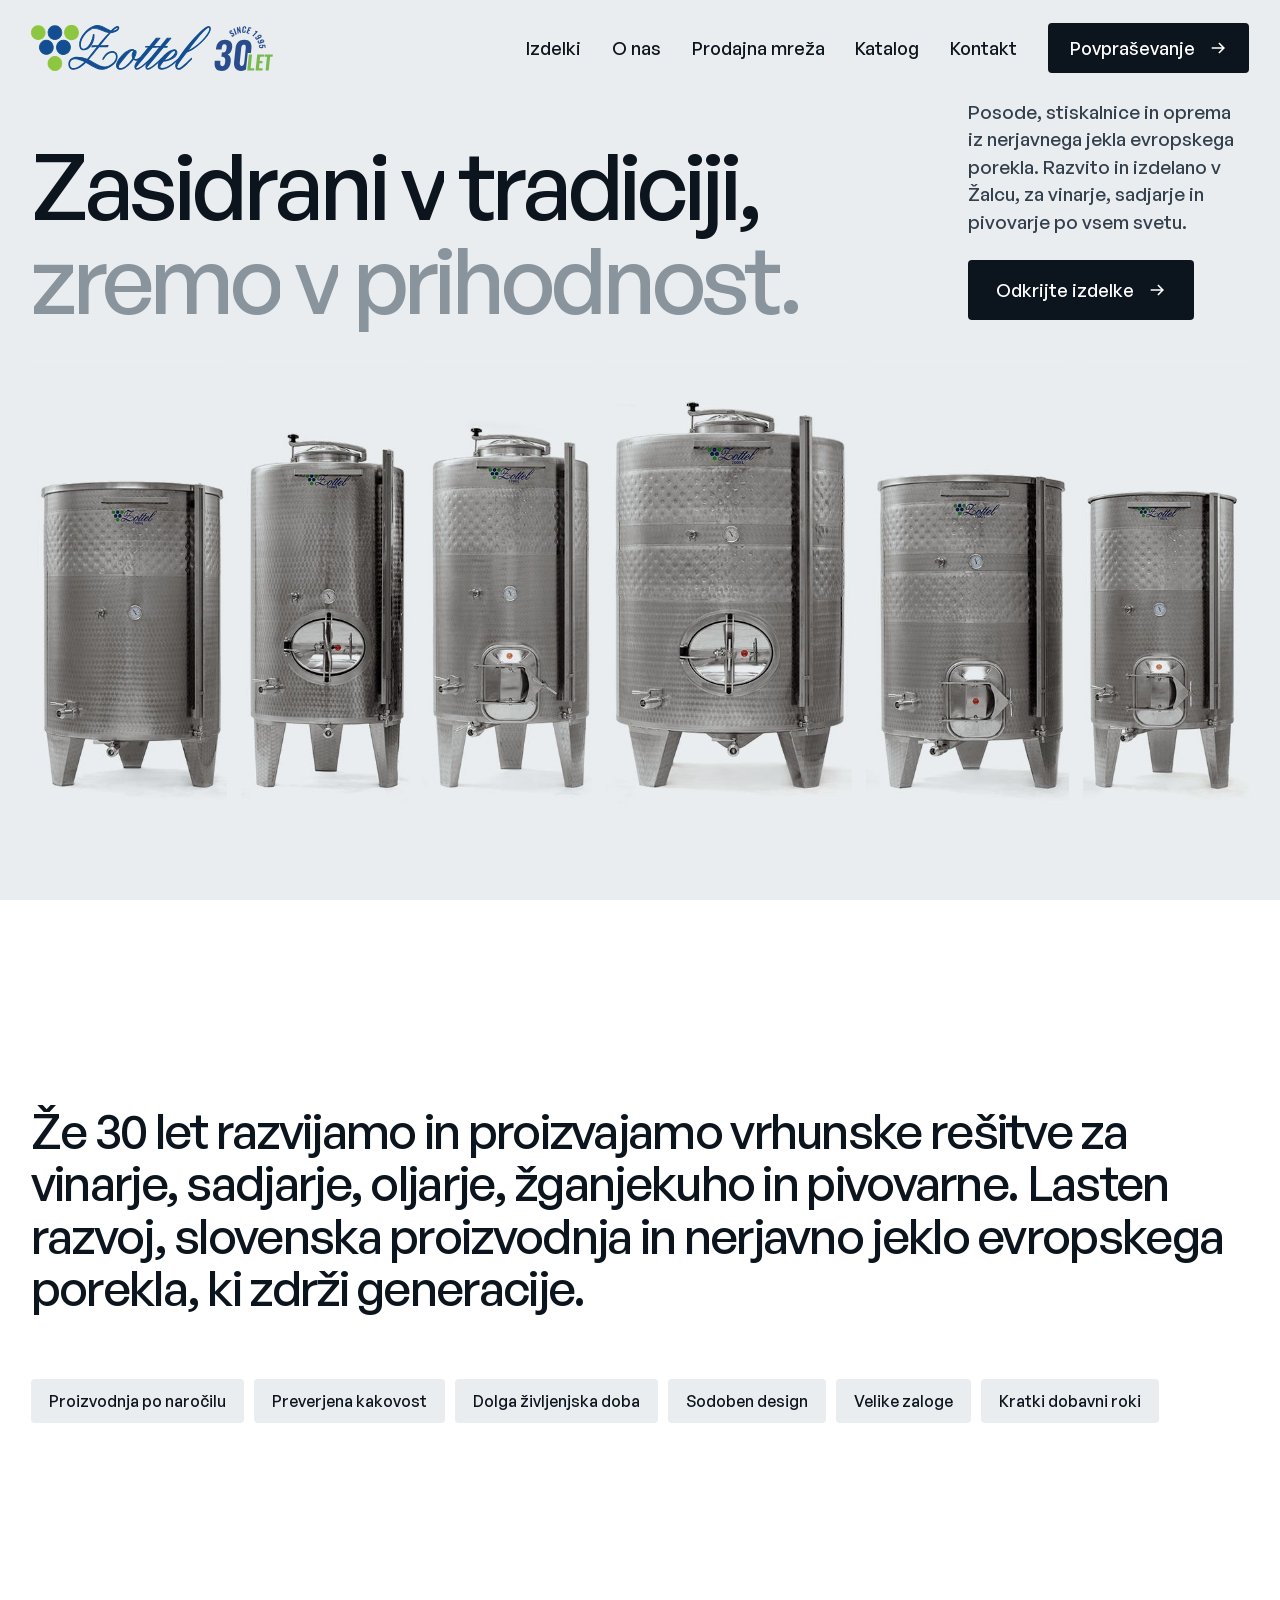
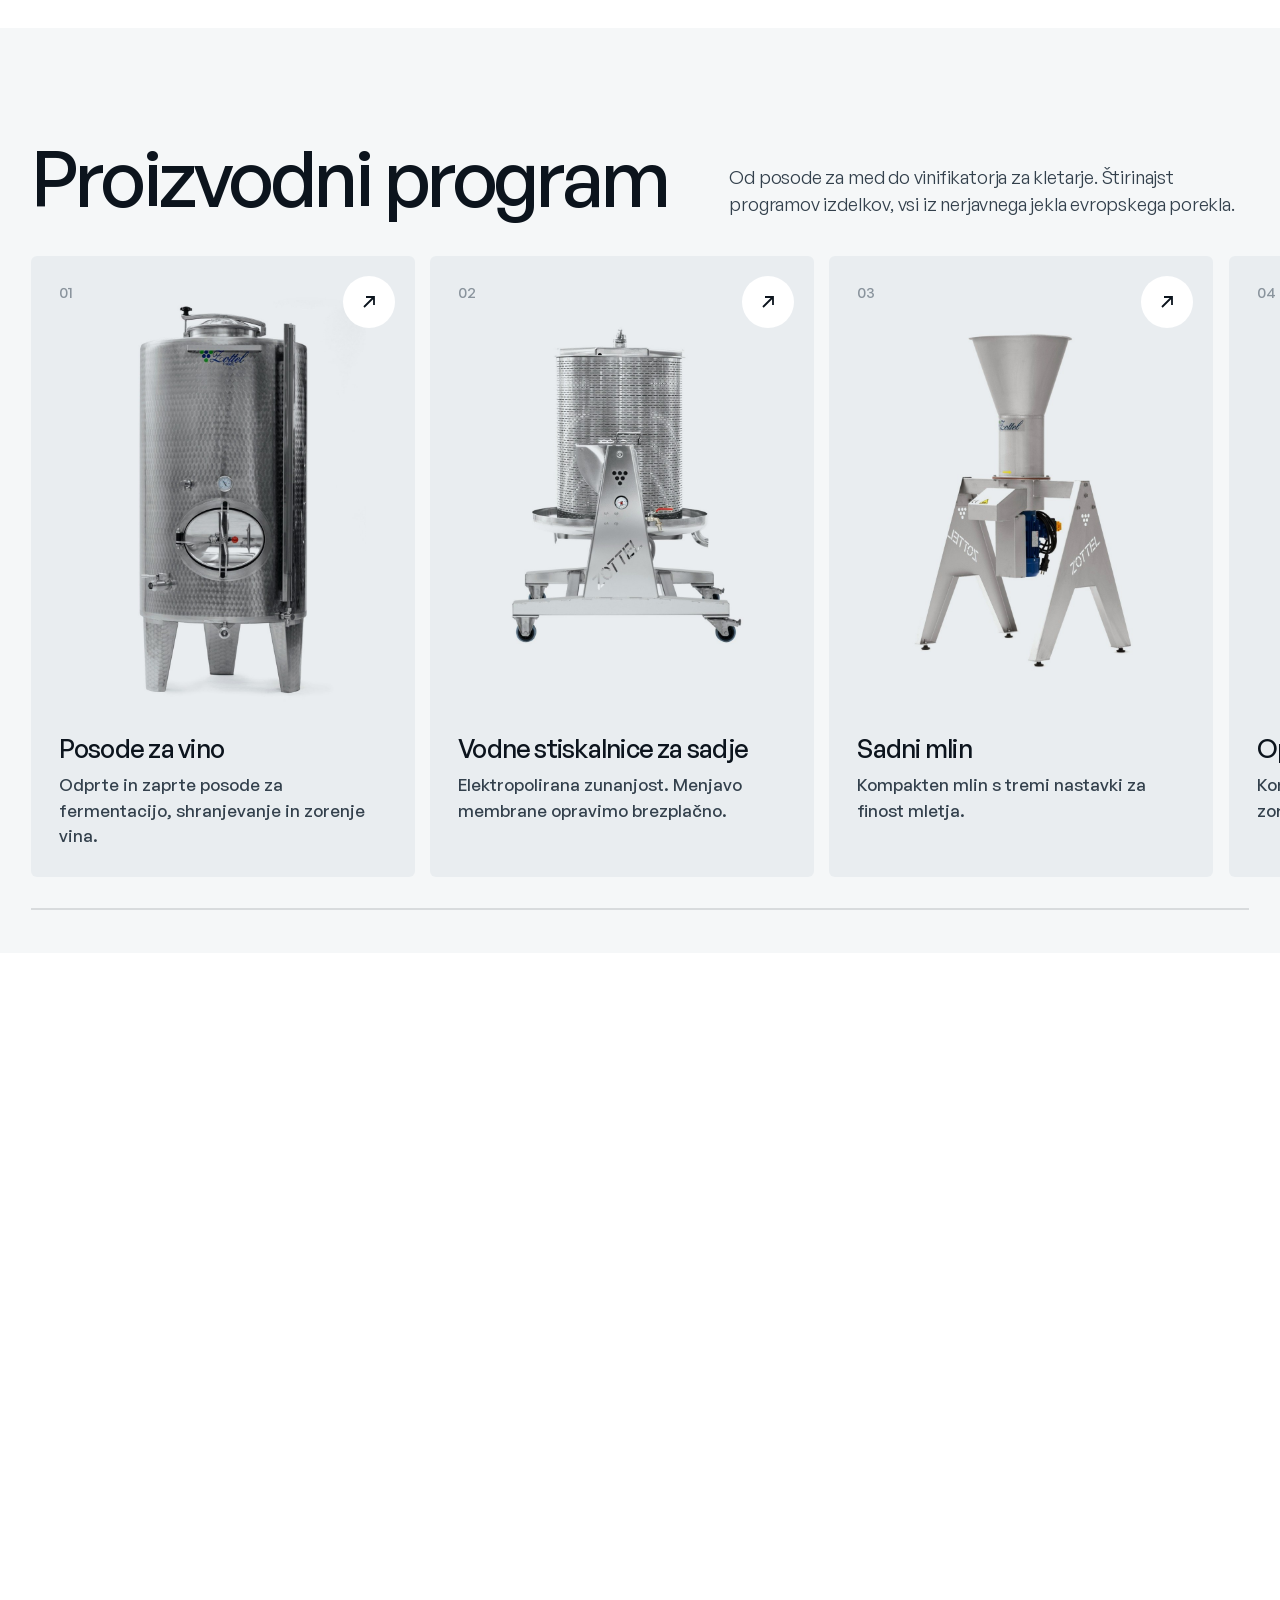
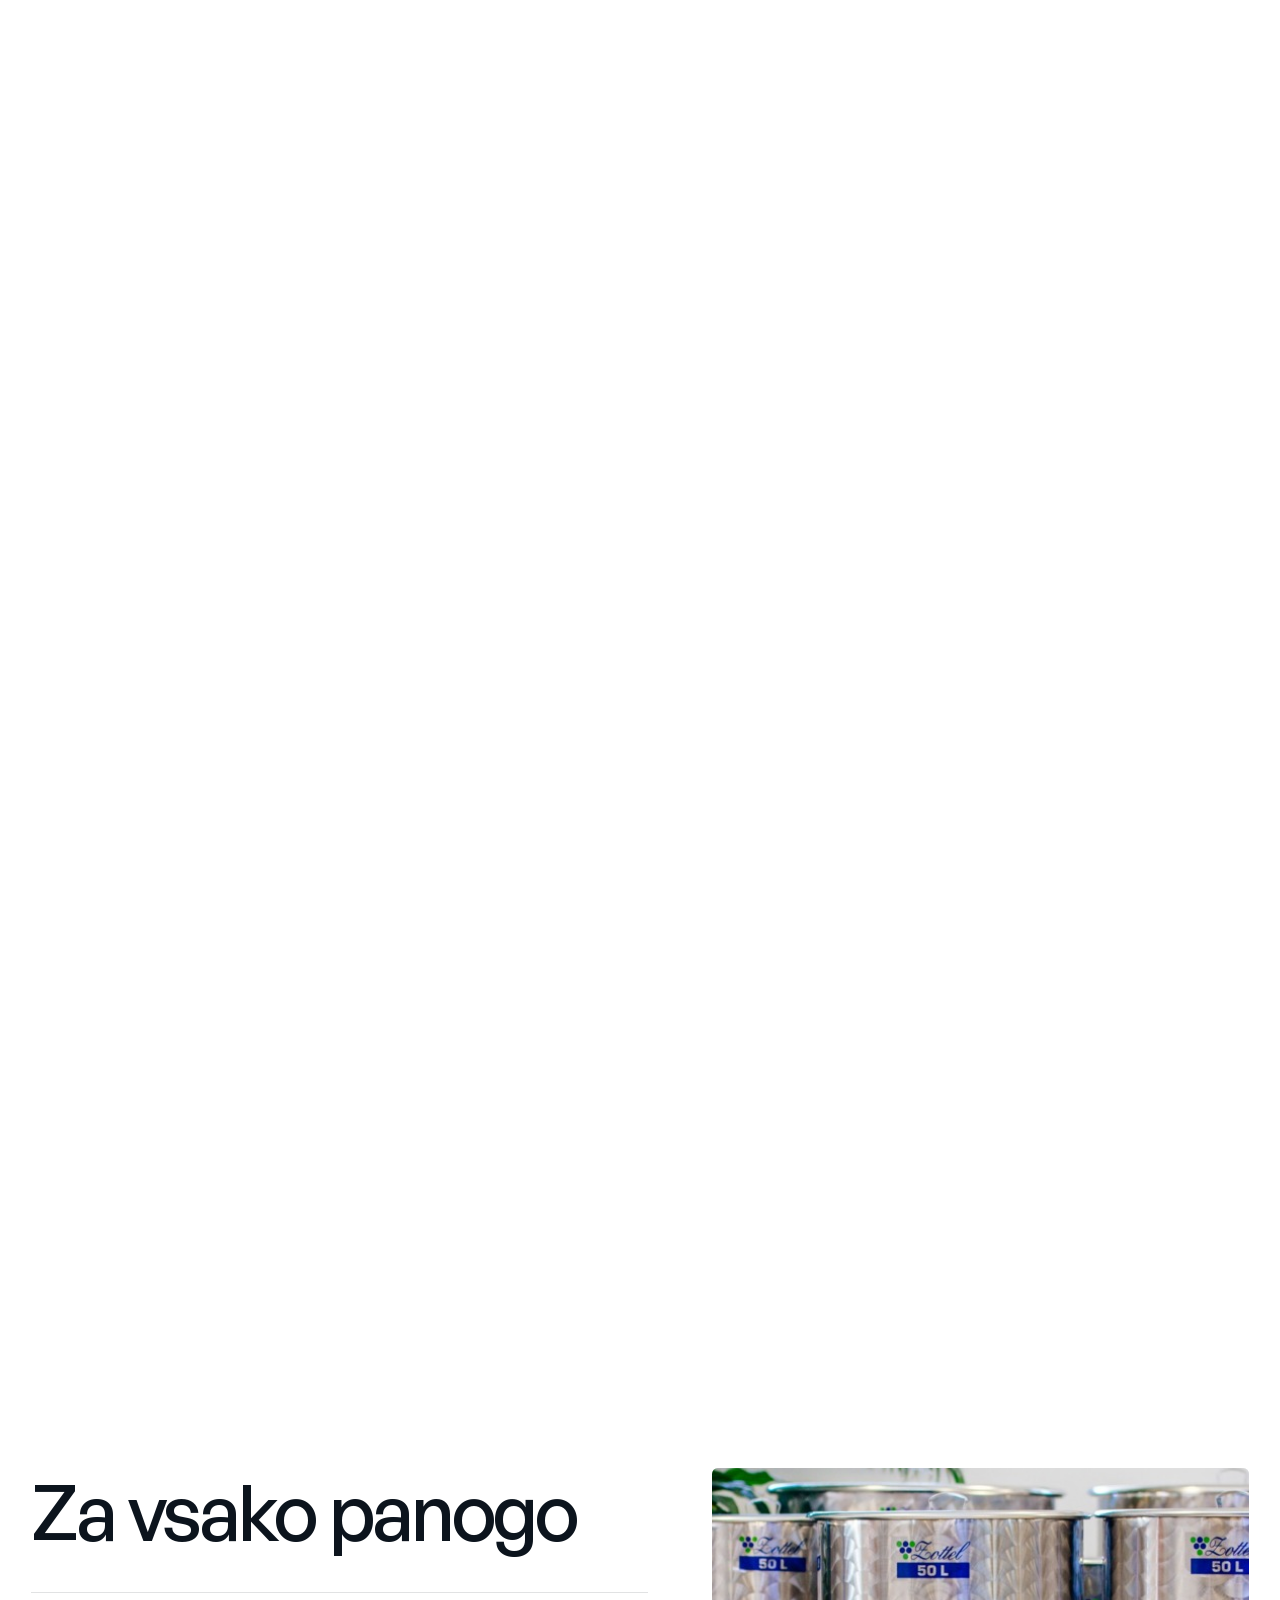
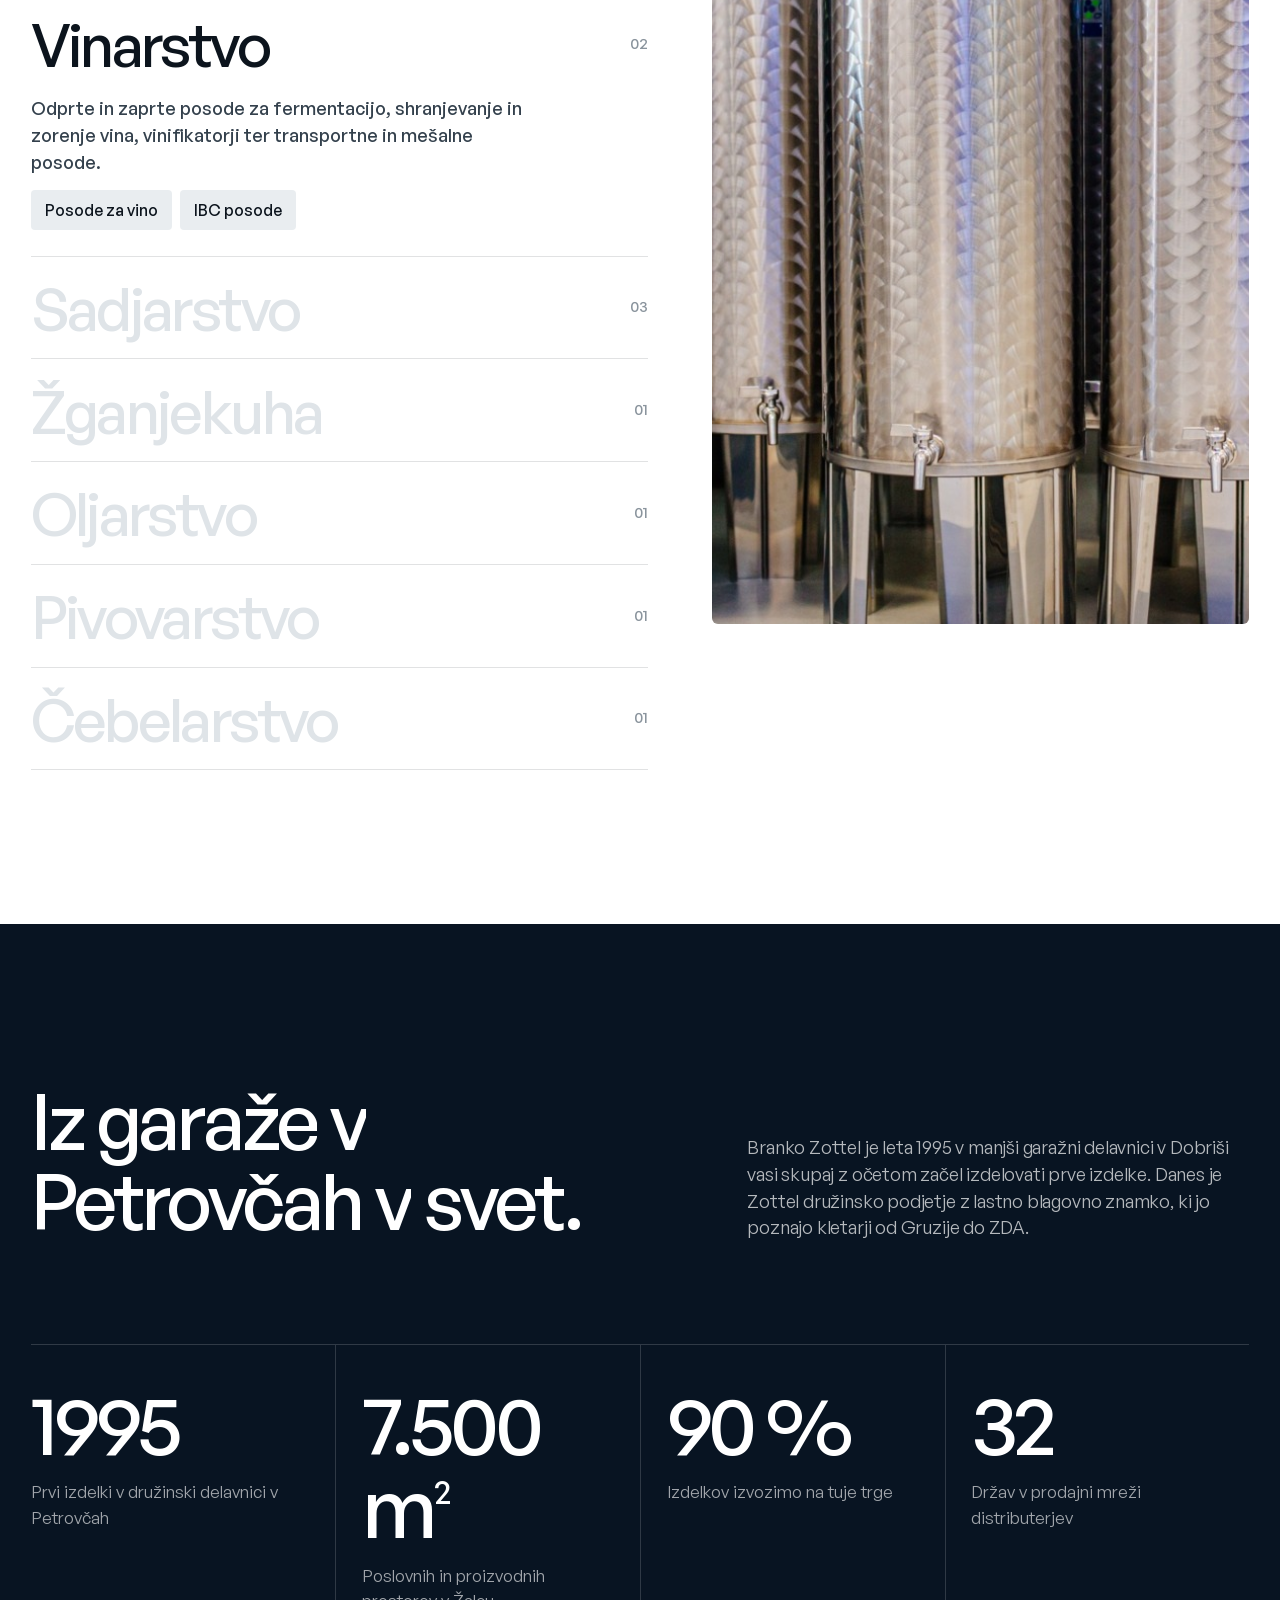
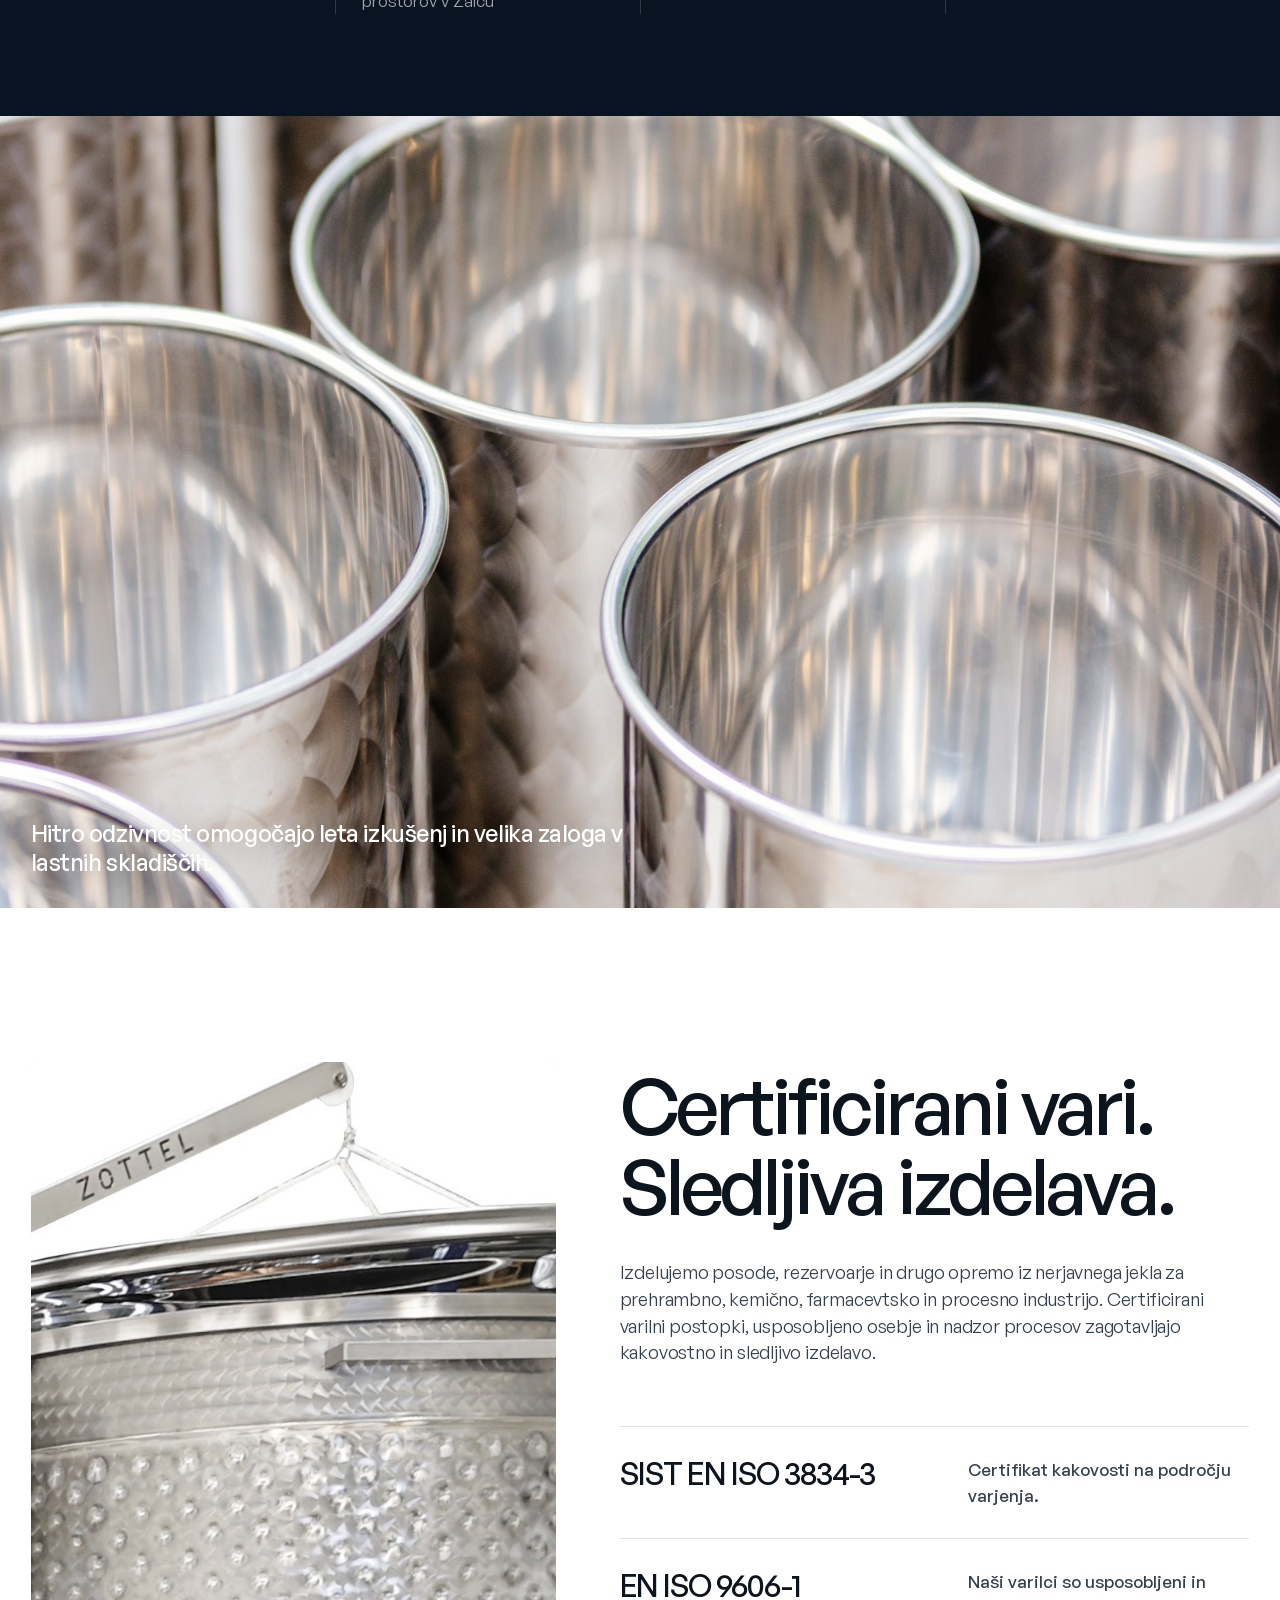
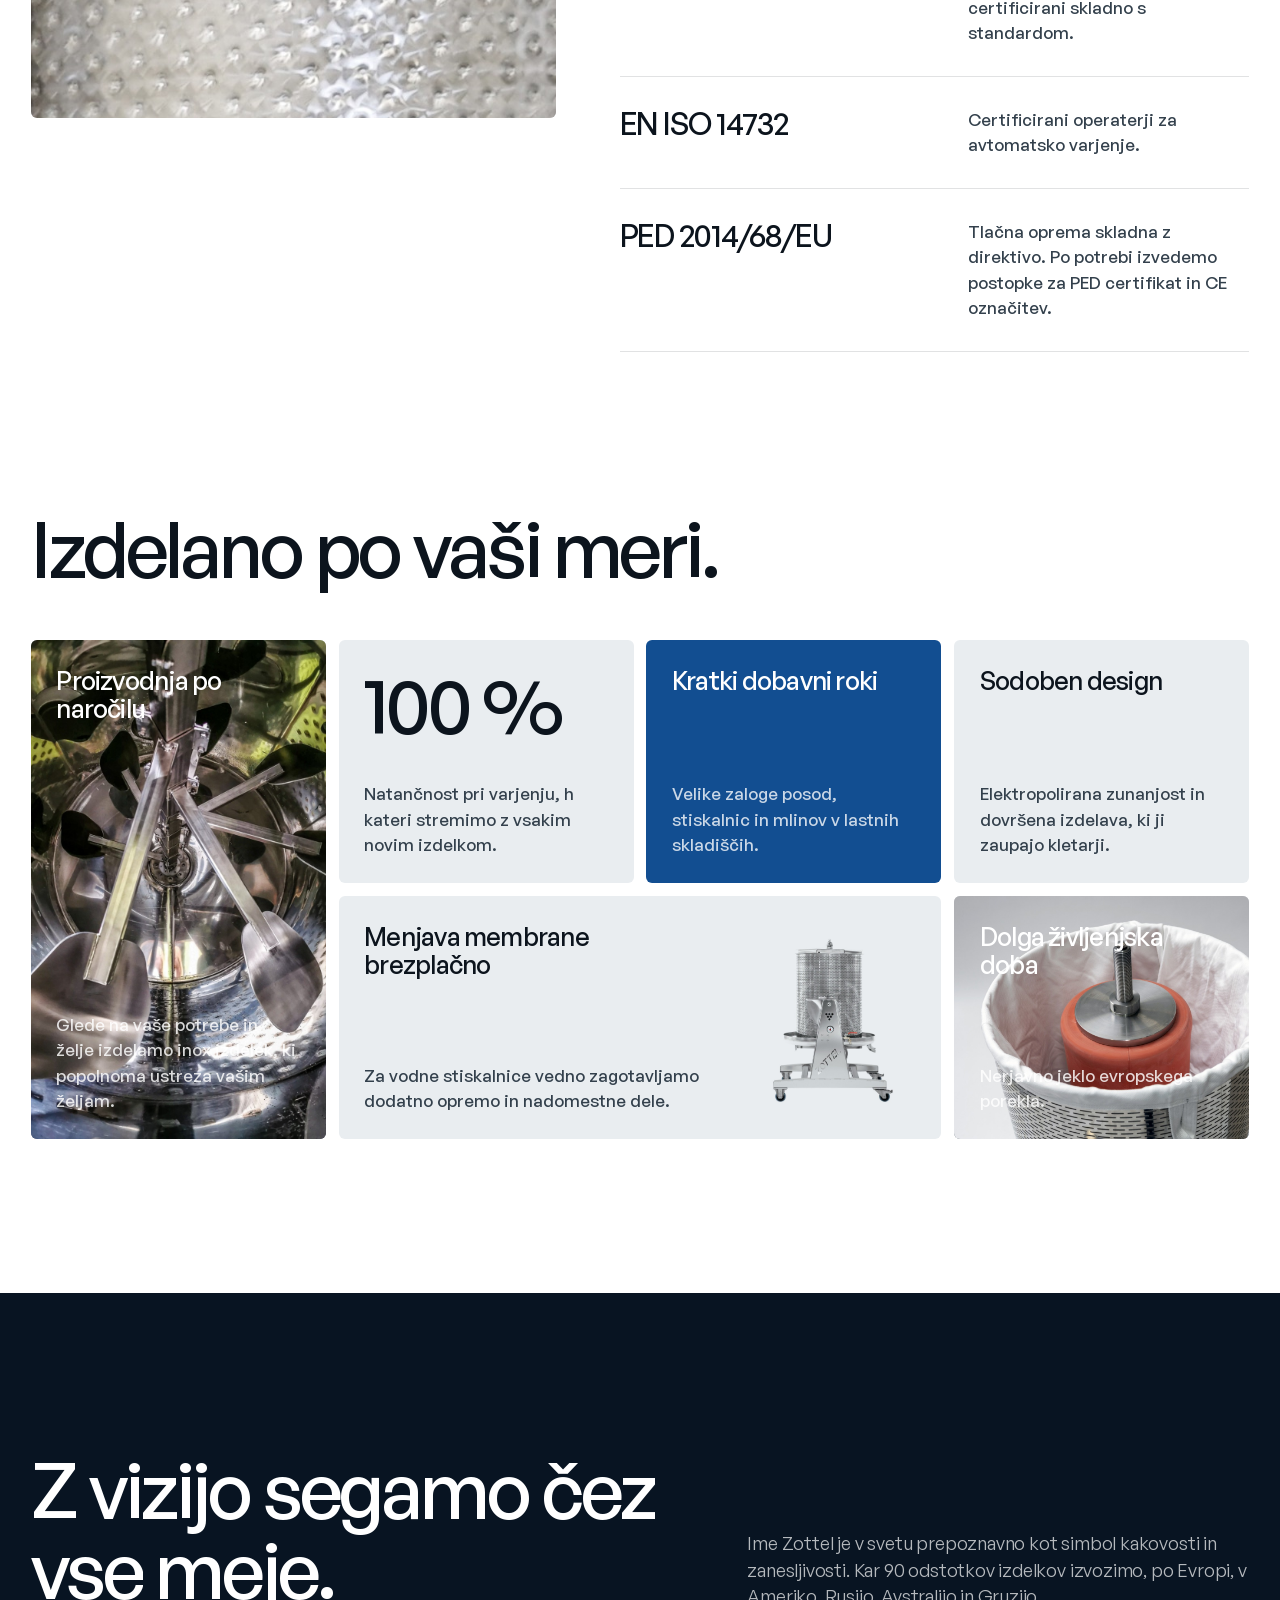
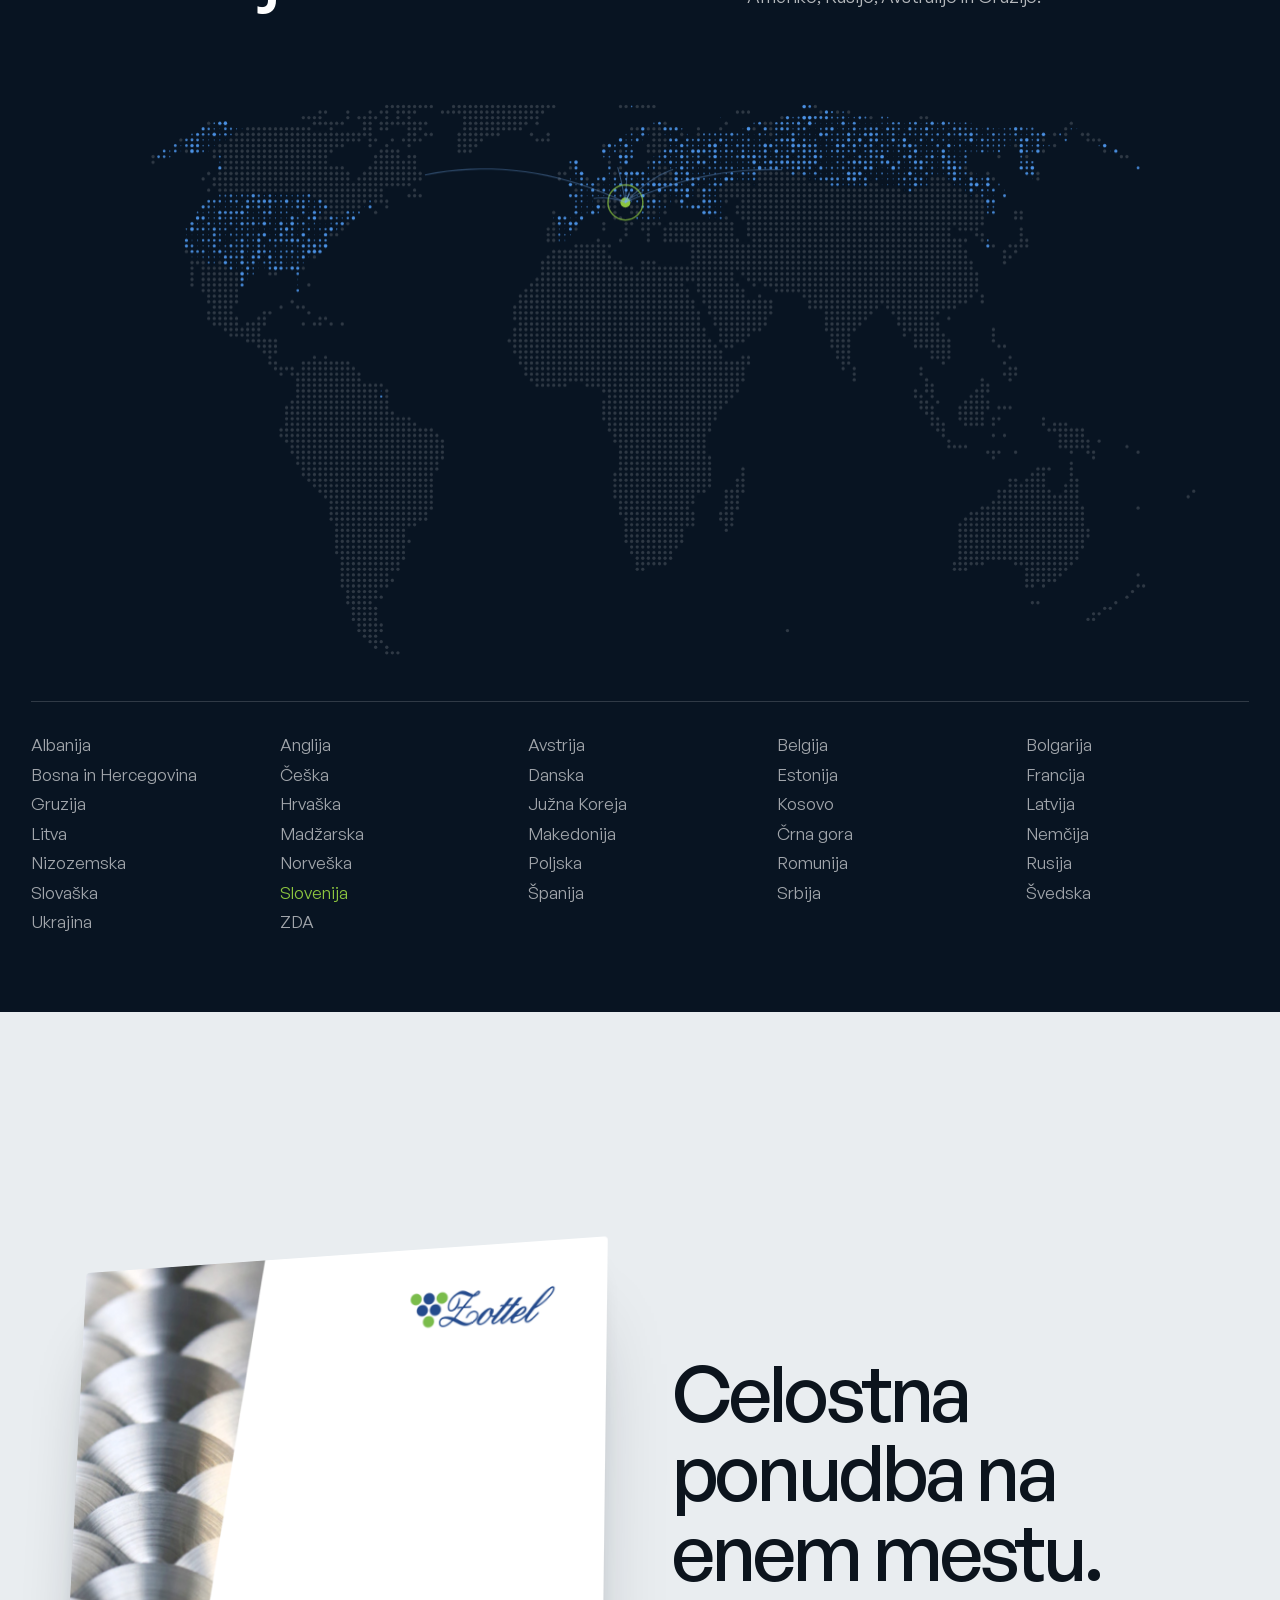
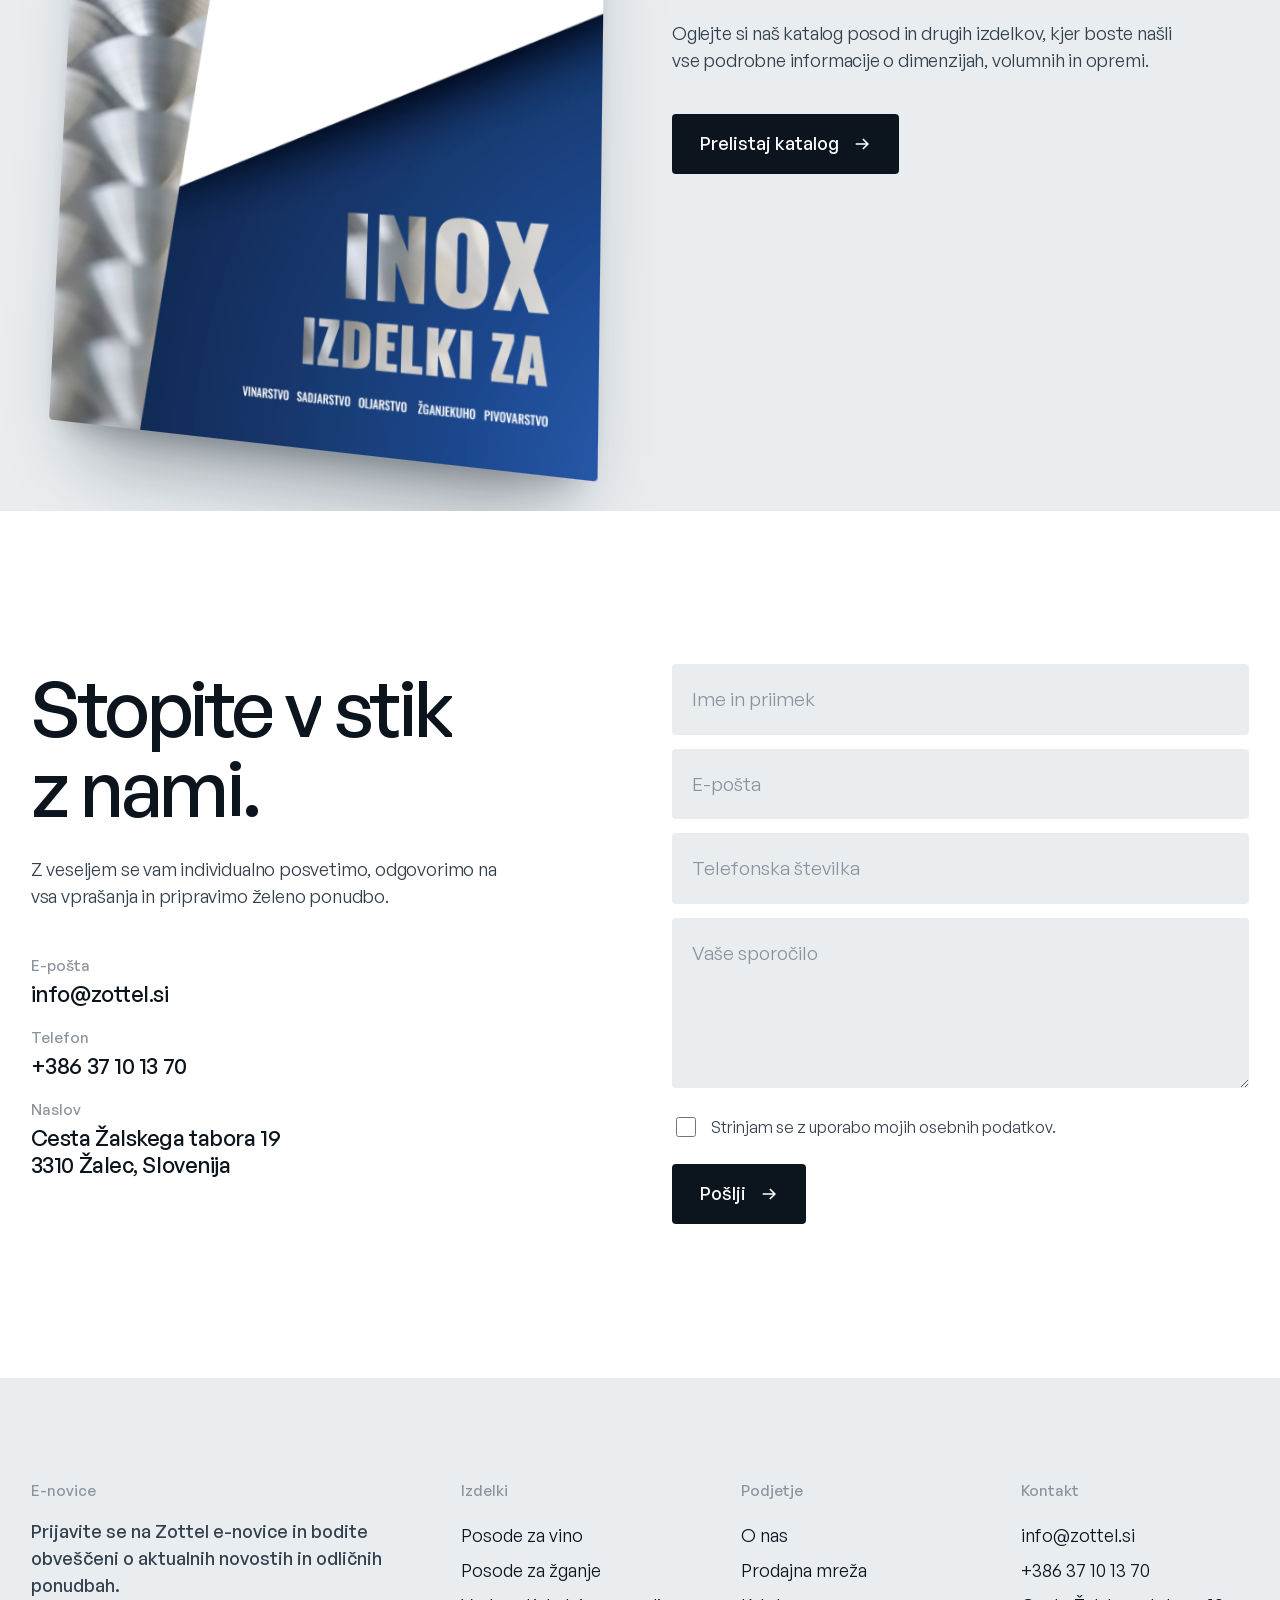
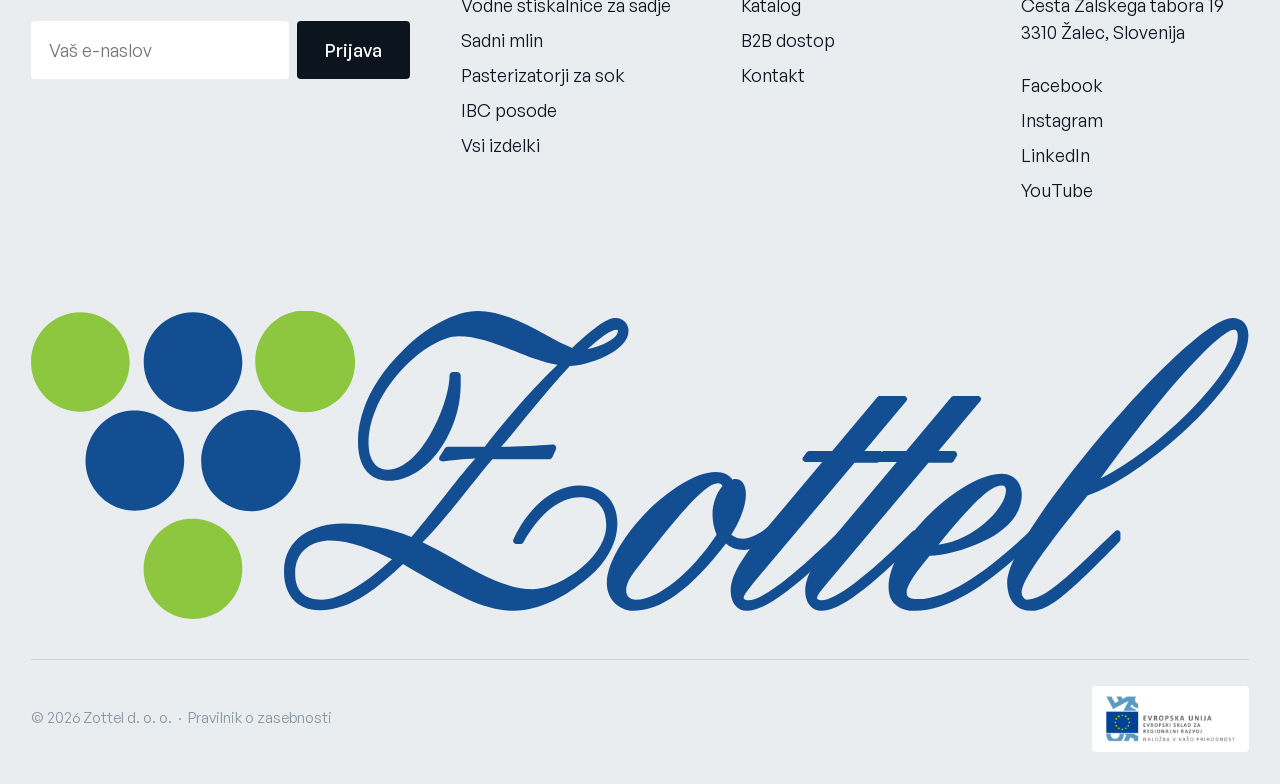
==== index.html @ 9b25bd9e "Zottel website redesign Co-Authored-By: Claude Opus 5.5 <noreply@anthropic.com>" ====
<!doctype html>
<html lang="sl">
<head>
<meta charset="utf-8">
<meta name="viewport" content="width=device-width, initial-scale=1">
<title>Zottel | Inox posode, stiskalnice in oprema iz nerjavnega jekla</title>
<meta name="description" content="Zottel d.o.o. iz Žalca že 30 let razvija in proizvaja vrhunske izdelke iz nerjavnega jekla evropskega porekla za vinarstvo, sadjarstvo, oljarstvo, žganjekuho, pivovarstvo in čebelarstvo.">
<meta name="robots" content="noindex">
<link rel="icon" href="https://www.zottel.si/cache/documents/5544aebc43ce84dd72fc0d8e/favicon.ico">
<link rel="preload" href="assets/fonts/GeneralSans-500.woff2" as="font" type="font/woff2" crossorigin>
<link rel="stylesheet" href="assets/css/style.css">
</head>
<body data-page="home">

<div class="loader"><img src="assets/Zottel-logo.svg" alt="Zottel"><span class="bar"></span></div>

<main>
  <!-- Hero -->
  <section class="hero">
    <div class="hero-top wrap">
      <h1 class="d1 hero-h" data-split>Zasidrani v tradiciji,<br><span class="muted">zremo v prihodnost.</span></h1>
      <div class="hero-side">
        <p>Posode, stiskalnice in oprema iz nerjavnega jekla evropskega porekla. Razvito in izdelano v Žalcu, za vinarje, sadjarje in pivovarje po vsem svetu.</p>
        <div><a class="btn" href="izdelki.html">Odkrijte izdelke <svg viewBox="0 0 20 20" fill="none"><path d="M3 10h13M11 4.5 16.5 10 11 15.5" stroke="currentColor" stroke-width="1.8"/></svg></a></div>
      </div>
    </div>
    <div class="tanks" aria-hidden="true">
      <div class="tank" style="--w:303"><img src="assets/img/tanks/t1.jpg" alt=""></div>
      <div class="tank" style="--w:261"><img src="assets/img/tanks/t2.jpg" alt=""></div>
      <div class="tank" style="--w:261"><img src="assets/img/tanks/t3.jpg" alt=""></div>
      <div class="tank" style="--w:380"><img src="assets/img/tanks/t4.jpg" alt=""></div>
      <div class="tank" style="--w:314"><img src="assets/img/tanks/t5.jpg" alt=""></div>
      <div class="tank" style="--w:258"><img src="assets/img/tanks/t6.jpg" alt=""></div>
    </div>
  </section>

  <!-- Statement -->
  <section class="statement">
    <p class="d3">Že 30 let razvijamo in proizvajamo vrhunske rešitve za vinarje, sadjarje, oljarje, žganjekuho in pivovarne. Lasten razvoj, slovenska proizvodnja in nerjavno jeklo evropskega porekla, ki zdrži generacije.</p>
    <div class="statement-foot rv">
      <div class="chips"><span class="chip">Proizvodnja po naročilu</span><span class="chip">Preverjena kakovost</span><span class="chip">Dolga življenjska doba</span><span class="chip">Sodoben design</span><span class="chip">Velike zaloge</span><span class="chip">Kratki dobavni roki</span></div>
    </div>
  </section>

  <!-- Programme -->
  <section class="programme">
    <div class="programme-head">
      <h2 class="d2" data-split>Proizvodni program</h2>
      <p class="lead rv">Od posode za med do vinifikatorja za kletarje. Štirinajst programov izdelkov, vsi iz nerjavnega jekla evropskega porekla.</p>
    </div>
    <div class="track" id="track"></div>
    <div class="progress"><i></i></div>
  </section>

  <!-- Industries -->
  <section class="industries">
    <div>
      <h2 class="d2" data-split>Za vsako panogo</h2>
      <ul class="ind-list" id="indList"></ul>
    </div>
    <div class="ind-visual" id="indVisual"></div>
  </section>

  <!-- Roots -->
  <section class="roots">
    <div class="wrap">
      <div class="roots-head">
        <h2 class="d2" data-split>Iz garaže v Petrovčah v svet.</h2>
        <p class="lead rv">Branko Zottel je leta 1995 v manjši garažni delavnici v Dobriši vasi skupaj z očetom začel izdelovati prve izdelke. Danes je Zottel družinsko podjetje z lastno blagovno znamko, ki jo poznajo kletarji od Gruzije do ZDA.</p>
      </div>
      <div class="nums">
        <div class="num rv"><b data-count="1995" data-from="1960">1995</b><span>Prvi izdelki v družinski delavnici v Petrovčah</span></div>
        <div class="num rv"><b><span data-count="7500" data-sep="1">7.500</span> m<sup>2</sup></b><span>Poslovnih in proizvodnih prostorov v Žalcu</span></div>
        <div class="num rv"><b><span data-count="90">90</span> %</b><span>Izdelkov izvozimo na tuje trge</span></div>
        <div class="num rv"><b data-count="32">32</b><span>Držav v prodajni mreži distributerjev</span></div>
      </div>
    </div>
    <figure class="roots-img" style="margin-left:0;margin-right:0;margin-bottom:0">
      <img src="assets/img/ponosni_na_nase_korenine_desna_slika.jpg" alt="Inox posode Zottel" data-par="14" loading="lazy">
      <figcaption>Hitro odzivnost omogočajo leta izkušenj in velika zaloga v lastnih skladiščih.</figcaption>
    </figure>
  </section>

  <!-- Certificates -->
  <section class="cert">
    <div class="cert-img"><img src="assets/img/_D9I1886-1.jpg" alt="Varjen pokrov inox posode Zottel" data-par="12" loading="lazy"></div>
    <div>
      <h2 class="d2" data-split>Certificirani vari. Sledljiva izdelava.</h2>
      <p class="lead cert-intro rv">Izdelujemo posode, rezervoarje in drugo opremo iz nerjavnega jekla za prehrambno, kemično, farmacevtsko in procesno industrijo. Certificirani varilni postopki, usposobljeno osebje in nadzor procesov zagotavljajo kakovostno in sledljivo izdelavo.</p>
      <div class="std rv"><h3>SIST EN ISO 3834-3</h3><p>Certifikat kakovosti na področju varjenja.</p></div>
      <div class="std rv"><h3>EN ISO 9606-1</h3><p>Naši varilci so usposobljeni in certificirani skladno s standardom.</p></div>
      <div class="std rv"><h3>EN ISO 14732</h3><p>Certificirani operaterji za avtomatsko varjenje.</p></div>
      <div class="std rv"><h3>PED 2014/68/EU</h3><p>Tlačna oprema skladna z direktivo. Po potrebi izvedemo postopke za PED certifikat in CE označitev.</p></div>
    </div>
  </section>

  <!-- Bento -->
  <section class="bento-sec">
    <h2 class="d2" data-split>Izdelano po vaši meri.</h2>
    <div class="bento">
      <div class="tile img tall rv"><img src="assets/img/vinifikatorji_naslovna_1-2.jpg" alt="Notranjost vinifikatorja" loading="lazy"><h3>Proizvodnja po naročilu</h3><p>Glede na vaše potrebe in želje izdelamo inox izdelek, ki popolnoma ustreza vašim željam.</p></div>
      <div class="tile rv"><span class="big">100 %</span><p>Natančnost pri varjenju, h kateri stremimo z vsakim novim izdelkom.</p></div>
      <div class="tile blue rv"><h3>Kratki dobavni roki</h3><p>Velike zaloge posod, stiskalnic in mlinov v lastnih skladiščih.</p></div>
      <div class="tile rv"><h3>Sodoben design</h3><p>Elektropolirana zunanjost in dovršena izdelava, ki ji zaupajo kletarji.</p></div>
      <div class="tile prod wide rv"><img src="assets/img/s/MLP_1721.jpg" alt="Vodna stiskalnica Zottel" loading="lazy"><h3>Menjava membrane<br>brezplačno</h3><p>Za vodne stiskalnice vedno zagotavljamo dodatno opremo in nadomestne dele.</p></div>
      <div class="tile img rv"><img src="assets/img/IMG_9954.jpg" alt="Vreča za razsluz v stiskalnici" loading="lazy"><h3>Dolga življenjska doba</h3><p>Nerjavno jeklo evropskega porekla.</p></div>
    </div>
  </section>

  <!-- World -->
  <section class="world">
    <div class="world-head">
      <h2 class="d2" data-split>Z vizijo segamo čez vse meje.</h2>
      <p class="lead rv">Ime Zottel je v svetu prepoznavno kot simbol kakovosti in zanesljivosti. Kar 90 odstotkov izdelkov izvozimo, po Evropi, v Ameriko, Rusijo, Avstralijo in Gruzijo.</p>
    </div>
    <div class="map" id="map"><canvas></canvas></div>
    <div class="countries" id="countries"></div>
  </section>

  <!-- Catalog -->
  <section class="catalog" id="katalog">
    <div class="cover"><img src="assets/img/KatalogZottel_05-2023_SLO_web-1-0.png" alt="Katalog Zottel 2023" loading="lazy"></div>
    <div>
      <h2 class="d2" data-split>Celostna ponudba na enem mestu.</h2>
      <p class="lead rv">Oglejte si naš katalog posod in drugih izdelkov, kjer boste našli vse podrobne informacije o dimenzijah, volumnih in opremi.</p>
      <a class="btn rv" href="https://www.zottel.si/katalog" target="_blank" rel="noopener">Prelistaj katalog <svg viewBox="0 0 20 20" fill="none"><path d="M3 10h13M11 4.5 16.5 10 11 15.5" stroke="currentColor" stroke-width="1.8"/></svg></a>
    </div>
  </section>

  <!-- Contact -->
  <section class="contact">
    <div>
      <h2 class="d2" data-split>Stopite v stik z nami.</h2>
      <p class="lead rv" style="margin-top:28px;max-width:44ch">Z veseljem se vam individualno posvetimo, odgovorimo na vsa vprašanja in pripravimo želeno ponudbo.</p>
      <div class="cinfo rv">
        <a href="mailto:info@zottel.si"><small>E-pošta</small>info@zottel.si</a>
        <a href="tel:+38637101370"><small>Telefon</small>+386 37 10 13 70</a>
        <div><small>Naslov</small>Cesta Žalskega tabora 19<br>3310 Žalec, Slovenija</div>
      </div>
    </div>
    <form class="cform rv">
      <div class="field"><input id="f1" required placeholder=" "><label for="f1">Ime in priimek</label></div>
      <div class="field"><input id="f2" type="email" required placeholder=" "><label for="f2">E-pošta</label></div>
      <div class="field"><input id="f3" type="tel" placeholder=" "><label for="f3">Telefonska številka</label></div>
      <div class="field"><textarea id="msg" required placeholder=" "></textarea><label for="msg">Vaše sporočilo</label></div>
      <label class="check"><input type="checkbox" required> Strinjam se z uporabo mojih osebnih podatkov.</label>
      <div><button class="btn">Pošlji <svg viewBox="0 0 20 20" fill="none"><path d="M3 10h13M11 4.5 16.5 10 11 15.5" stroke="currentColor" stroke-width="1.8"/></svg></button></div>
      <p class="form-ok">Hvala. Vaše sporočilo smo prejeli in se vam oglasimo v najkrajšem času.</p>
    </form>
  </section>
</main>

<script src="assets/vendor/gsap.min.js"></script>
<script src="assets/vendor/ScrollTrigger.min.js"></script>
<script src="assets/vendor/lenis.min.js"></script>
<script src="assets/vendor/d3-array.min.js"></script>
<script src="assets/vendor/d3-geo.min.js"></script>
<script src="assets/vendor/topojson-client.min.js"></script>
<script src="assets/vendor/world.js"></script>
<script src="assets/js/data.js"></script>
<script src="assets/js/main.js"></script>
</body>
</html>
---- assets/css/style.css ----
@font-face { font-family: 'General Sans'; src: url('../fonts/GeneralSans-400.woff2') format('woff2'); font-weight: 400; font-display: swap; }
@font-face { font-family: 'General Sans'; src: url('../fonts/GeneralSans-500.woff2') format('woff2'); font-weight: 500; font-display: swap; }
@font-face { font-family: 'General Sans'; src: url('../fonts/GeneralSans-600.woff2') format('woff2'); font-weight: 600; font-display: swap; }

:root {
  --steel: #e9edf0;
  --steel-2: #dfe4e8;
  --paper: #f5f7f8;
  --white: #ffffff;
  --ink: #0c141d;
  --ink-2: #33404c;
  --gray: #8a949d;
  --line: rgba(12, 20, 29, .12);
  --blue: #124e91;
  --blue-deep: #0a2c55;
  --green: #8dc63f;
  --night: #081422;
  --g: clamp(16px, 2.4vw, 48px);
  --nav-h: 96px;
  --ease: cubic-bezier(.2, .7, .1, 1);
}

*, *::before, *::after { box-sizing: border-box; }
html { -webkit-text-size-adjust: 100%; }
html.lenis, html.lenis body { height: auto; }
.lenis.lenis-smooth { scroll-behavior: auto !important; }
body {
  margin: 0; background: var(--white); color: var(--ink);
  font-family: 'General Sans', 'Helvetica Neue', Arial, sans-serif; font-weight: 400;
  font-size: 18px; line-height: 1.5; -webkit-font-smoothing: antialiased; text-rendering: optimizeLegibility;
  overflow-x: hidden;
}
img, video, canvas { display: block; max-width: 100%; }
a { color: inherit; text-decoration: none; }
button { font: inherit; color: inherit; background: none; border: 0; cursor: pointer; padding: 0; }
h1, h2, h3, h4, p { margin: 0; font-weight: 500; }
::selection { background: var(--blue); color: #fff; }

/* ---------- Type scale ---------- */
.d1 { font-size: clamp(3rem, 8.6vw, 13rem); line-height: 1.02; letter-spacing: -.045em; font-weight: 500; padding-top: .06em; }
.d2 { font-size: clamp(2.5rem, 6vw, 9rem); line-height: 1.04; letter-spacing: -.04em; font-weight: 500; padding-top: .05em; }
.d3 { font-size: clamp(2rem, 3.8vw, 5.4rem); line-height: 1.08; letter-spacing: -.035em; font-weight: 500; }
.d4 { font-size: clamp(1.5rem, 2.2vw, 2.8rem); line-height: 1.15; letter-spacing: -.025em; font-weight: 500; }
.lead { font-size: clamp(1.15rem, 1.35vw, 1.6rem); line-height: 1.45; letter-spacing: -.01em; color: var(--ink-2); font-weight: 400; }
.muted { color: var(--gray); }
.blue { color: var(--blue); }
.wrap { padding-left: var(--g); padding-right: var(--g); }

/* ---------- Buttons ---------- */
.btn {
  display: inline-flex; align-items: center; gap: .8em; height: 60px; padding: 0 28px;
  background: var(--ink); color: #fff; font-size: 18px; font-weight: 500; border-radius: 4px;
  transition: background .4s var(--ease);
  position: relative; overflow: hidden;
}
.btn svg { width: 18px; height: 18px; transition: transform .5s var(--ease); }
.btn:hover { background: var(--blue); }
.btn:hover svg { transform: translateX(4px); }
.btn.light { background: #fff; color: var(--ink); }
.btn.light:hover { background: var(--green); }
.link-arrow { display: inline-flex; align-items: center; gap: .6em; font-weight: 500; font-size: 18px; }
.link-arrow svg { width: 18px; transition: transform .5s var(--ease); }
.link-arrow:hover svg { transform: translateX(5px); }

/* ---------- Loader ---------- */
.loader { position: fixed; inset: 0; z-index: 200; background: var(--steel); display: grid; place-items: center; }
.loader img { width: clamp(220px, 26vw, 420px); }
.loader .bar { position: absolute; left: 0; bottom: 0; height: 3px; width: 100%; background: var(--blue); transform-origin: left; transform: scaleX(0); }

/* ---------- Header ---------- */
.hdr { position: fixed; top: 0; left: 0; right: 0; z-index: 100; height: var(--nav-h); display: flex; align-items: center; justify-content: space-between; padding: 0 var(--g); transition: transform .6s var(--ease), background .4s, box-shadow .4s; }
.hdr.scrolled { background: rgba(255, 255, 255, .86); backdrop-filter: blur(18px) saturate(1.4); -webkit-backdrop-filter: blur(18px) saturate(1.4); }
.hdr.hide { transform: translateY(-100%); }
.hdr .logo img { width: clamp(200px, 19vw, 360px); height: auto; }
.nav { display: flex; align-items: center; gap: clamp(20px, 2.4vw, 44px); }
.nav > a, .nav > .has-mega > a { font-size: 18px; font-weight: 500; position: relative; padding: 8px 0; }
.nav > a::after, .nav > .has-mega > a::after { content: ''; position: absolute; left: 0; right: 0; bottom: 2px; height: 2px; background: currentColor; transform: scaleX(0); transform-origin: right; transition: transform .5s var(--ease); }
.nav > a:hover::after, .nav > .has-mega:hover > a::after, .nav a.active::after { transform: scaleX(1); transform-origin: left; }
.nav .btn { height: 50px; padding: 0 22px; }
.burger { display: none; width: 48px; height: 48px; position: relative; }
.burger span { position: absolute; left: 10px; right: 10px; height: 2px; background: var(--ink); transition: transform .4s var(--ease), top .4s var(--ease); }
.burger span:nth-child(1) { top: 19px; } .burger span:nth-child(2) { top: 28px; }
.menu-open .burger span:nth-child(1) { top: 23px; transform: rotate(45deg); }
.menu-open .burger span:nth-child(2) { top: 23px; transform: rotate(-45deg); }

/* Mega menu */
.mega { position: fixed; left: 0; right: 0; top: var(--nav-h); background: #fff; padding: 40px var(--g) 48px; display: grid; grid-template-columns: 1.1fr 3fr; gap: 4vw; opacity: 0; visibility: hidden; transform: translateY(-12px); transition: opacity .4s var(--ease), transform .5s var(--ease), visibility .4s; box-shadow: 0 30px 60px -30px rgba(8, 20, 34, .18); }
.has-mega:hover .mega, .has-mega:focus-within .mega { opacity: 1; visibility: visible; transform: none; }
.mega-feature { background: var(--steel); border-radius: 6px; padding: 28px; display: flex; flex-direction: column; justify-content: space-between; min-height: 360px; position: relative; overflow: hidden; }
.mega-feature img { position: absolute; right: -4%; bottom: 0; height: 86%; transition: opacity .35s, transform .6s var(--ease); }
.mega-feature h4 { font-size: 30px; letter-spacing: -.03em; line-height: 1.1; max-width: 60%; position: relative; }
.mega-cols { display: grid; grid-template-columns: repeat(3, 1fr); gap: 32px 3vw; }
.mega-cols h5 { margin: 0 0 12px; font-size: 15px; font-weight: 500; color: var(--gray); }
.mega-cols a { display: block; font-size: 19px; font-weight: 500; letter-spacing: -.01em; padding: 5px 0; transition: color .3s, transform .4s var(--ease); }
.mega-cols a:hover { color: var(--blue); transform: translateX(6px); }

/* Mobile menu */
.mmenu { position: fixed; inset: 0; z-index: 90; background: #fff; padding: calc(var(--nav-h) + 12px) var(--g) 40px; overflow-y: auto; opacity: 0; visibility: hidden; transition: opacity .4s, visibility .4s; }
.menu-open .mmenu { opacity: 1; visibility: visible; }
.mmenu a { display: block; font-size: 34px; letter-spacing: -.03em; font-weight: 500; padding: 8px 0; border-bottom: 1px solid var(--line); }
.mmenu .sub a { font-size: 19px; padding: 6px 0; border: 0; color: var(--ink-2); }
.mmenu .sub { padding: 8px 0 16px; }

/* ---------- Hero (home) ---------- */
.hero { position: relative; height: 100svh; min-height: 640px; background: var(--steel); overflow: hidden; display: flex; flex-direction: column; padding-top: calc(var(--nav-h) + 4vh); }
.hero-top { position: relative; }
.hero-h { font-size: clamp(3rem, 7.2vw, 11.5rem); }
.hero h1 .ln { display: block; overflow: hidden; padding-bottom: .04em; }
.hero h1 .ln > span { display: block; }
.hero-side { position: absolute; right: var(--g); bottom: .4vw; width: clamp(280px, 22vw, 420px); display: grid; gap: 24px; }
.hero-side p { font-size: 19px; color: var(--ink-2); line-height: 1.45; }
.tanks { flex: 1 1 0; min-height: 0; display: flex; align-items: flex-end; justify-content: center; gap: 1.1vw; margin-top: 4vh; padding: 0 var(--g) 5vh; max-width: 100%; }
.tank { height: 100%; overflow: hidden; display: flex; align-items: flex-end; }
.tank img { height: 100%; width: auto; max-width: none; display: block; }
.hero-meta { position: absolute; left: var(--g); right: var(--g); bottom: 24px; display: flex; justify-content: space-between; font-size: 15px; color: var(--ink-2); pointer-events: none; }
.scroll-cue { display: inline-flex; gap: 10px; align-items: center; }
.scroll-cue i { width: 1px; height: 34px; background: var(--ink); position: relative; overflow: hidden; display: inline-block; }
.scroll-cue i::after { content: ''; position: absolute; inset: 0; background: var(--steel); animation: cue 2s var(--ease) infinite; }
@keyframes cue { 0% { transform: translateY(-100%); } 60%, 100% { transform: translateY(100%); } }

/* ---------- Statement ---------- */
.statement { padding: clamp(110px, 16vw, 280px) var(--g); }
.statement p { max-width: 1700px; }
.statement .w { opacity: .14; transition: none; }
.statement-foot { margin-top: clamp(48px, 5vw, 90px); display: flex; gap: 4vw; align-items: center; flex-wrap: wrap; }
.chips { display: flex; flex-wrap: wrap; gap: 10px; }
.chip { font-size: 16px; font-weight: 500; padding: 10px 18px; background: var(--steel); border-radius: 4px; }

/* ---------- Horizontal products ---------- */
.programme { position: relative; background: var(--paper); overflow: hidden; }
.programme { min-height: 100svh; display: flex; flex-direction: column; justify-content: center; }
.programme-head { display: flex; justify-content: space-between; align-items: end; gap: 4vw; padding: calc(var(--nav-h) + 10px) var(--g) clamp(24px, 3vw, 56px); }
.programme-head .lead { max-width: 520px; }
.track { will-change: transform; display: flex; gap: 1.2vw; padding: 0 var(--g) clamp(70px, 6vw, 110px); width: max-content; }
.pcard { width: clamp(300px, 30vw, 620px); flex: none; background: var(--steel); border-radius: 6px; padding: 28px; display: flex; flex-direction: column; position: relative; overflow: hidden; }
.pcard .pimg { display: block !important; overflow: hidden; height: clamp(240px, min(34vw, calc(100svh - 470px)), 660px); display: grid; place-items: center; }
.pcard .pimg img { height: 100%; width: 100%; object-fit: contain; transition: transform 1s var(--ease); }
.pcard:hover .pimg img { transform: scale(1.05) translateY(-1%); }
.pcard h3 { font-size: clamp(24px, 2vw, 38px); letter-spacing: -.03em; line-height: 1.1; margin-top: 20px; }
.pcard p { color: var(--ink-2); margin-top: 10px; font-size: 17px; max-width: 34ch; }
.pcard .idx { position: absolute; top: 26px; left: 28px; font-size: 15px; color: var(--gray); font-weight: 500; }
.pcard .go { position: absolute; top: 20px; right: 20px; width: 52px; height: 52px; border-radius: 50%; background: #fff; display: grid; place-items: center; transition: background .4s, color .4s, transform .5s var(--ease); }
.pcard .go svg { width: 20px; }
.pcard:hover .go { background: var(--blue); color: #fff; transform: rotate(-45deg); }
.pcard.more { background: var(--blue); color: #fff; justify-content: space-between; }
.pcard.more p { color: rgba(255, 255, 255, .75); }
.progress { position: absolute; left: var(--g); right: var(--g); bottom: clamp(40px, 3.4vw, 64px); height: 2px; background: var(--line); }
.progress i { position: absolute; inset: 0; background: var(--ink); transform-origin: left; transform: scaleX(0); }

/* ---------- Industries ---------- */
.industries { padding: clamp(110px, 12vw, 220px) var(--g); display: grid; grid-template-columns: 1.15fr 1fr; gap: 5vw; }
.ind-list { list-style: none; margin: 40px 0 0; padding: 0; }
.ind-list li { border-top: 1px solid var(--line); }
.ind-list li:last-child { border-bottom: 1px solid var(--line); }
.ind-list button { width: 100%; text-align: left; display: grid; grid-template-columns: 1fr auto; align-items: center; padding: clamp(14px, 1.4vw, 26px) 0; }
.ind-list .nm { font-size: clamp(2.2rem, 4.6vw, 6.6rem); line-height: 1.08; letter-spacing: -.045em; font-weight: 500; color: var(--steel-2); transition: color .5s var(--ease); padding-top: .04em; }
.ind-list li.on .nm { color: var(--ink); }
.ind-list .ct { font-size: 15px; color: var(--gray); font-weight: 500; }
.ind-body { display: grid; grid-template-rows: 0fr; transition: grid-template-rows .6s var(--ease); }
.ind-body > div { overflow: hidden; }
.ind-list li.on .ind-body { grid-template-rows: 1fr; }
.ind-body p { color: var(--ink-2); max-width: 46ch; padding-bottom: 14px; }
.ind-body .links { display: flex; flex-wrap: wrap; gap: 8px; padding-bottom: 26px; }
.ind-body .links a { font-size: 16px; font-weight: 500; padding: 8px 14px; background: var(--steel); border-radius: 4px; transition: background .3s, color .3s; }
.ind-body .links a:hover { background: var(--blue); color: #fff; }
.ind-visual { position: sticky; top: calc(var(--nav-h) + 24px); height: calc(100svh - var(--nav-h) - 48px); border-radius: 6px; overflow: hidden; background: var(--steel); }
.ind-visual img { position: absolute; inset: -8% 0; width: 100%; height: 116%; object-fit: cover; opacity: 0; transform: scale(1.08); transition: opacity .9s var(--ease), transform 1.6s var(--ease); }
.ind-visual img.on { opacity: 1; transform: scale(1); }
.ind-mimg { display: none; }

/* ---------- Roots / numbers ---------- */
.roots { background: var(--night); color: #fff; padding: clamp(110px, 12vw, 220px) 0 0; overflow: hidden; }
.roots-head { display: grid; grid-template-columns: 1.3fr 1fr; gap: 5vw; align-items: end; }
.roots-head .lead { color: rgba(255, 255, 255, .7); }
.nums { display: grid; grid-template-columns: repeat(4, 1fr); margin-top: clamp(70px, 8vw, 150px); border-top: 1px solid rgba(255, 255, 255, .16); }
.num { padding: 34px 2vw 0 0; }
.num + .num { padding-left: 2vw; border-left: 1px solid rgba(255, 255, 255, .16); }
.num b { display: block; font-weight: 500; font-size: clamp(3rem, 6.4vw, 9.5rem); letter-spacing: -.05em; line-height: 1.02; font-variant-numeric: tabular-nums; padding-top: .04em; }
.num b sup { font-size: .4em; vertical-align: top; position: relative; top: .3em; margin-left: .05em; }
.num > span { display: block; color: rgba(255, 255, 255, .62); margin-top: 14px; font-size: 17px; max-width: 26ch; }
.roots-img { margin-top: clamp(80px, 8vw, 150px); height: clamp(420px, 88vh, 1100px); overflow: hidden; position: relative; }
.roots-img img { position: absolute; left: 0; top: -15%; width: 100%; height: 130%; object-fit: cover; }
.roots-img figcaption { position: absolute; left: var(--g); bottom: var(--g); max-width: 640px; font-size: clamp(1.3rem, 1.8vw, 2.2rem); letter-spacing: -.02em; line-height: 1.25; font-weight: 500; color: #fff; text-shadow: 0 2px 30px rgba(0, 0, 0, .35); }

/* ---------- Certificates ---------- */
.cert { padding: clamp(110px, 12vw, 220px) var(--g); display: grid; grid-template-columns: 1fr 1.2fr; gap: 5vw; align-items: start; }
.cert-img { position: sticky; top: calc(var(--nav-h) + 24px); aspect-ratio: 4 / 5; border-radius: 6px; overflow: hidden; background: var(--steel); }
.cert-img img { position: absolute; left: 0; top: -10%; width: 100%; height: 120%; object-fit: cover; }
.std { border-top: 1px solid var(--line); padding: 30px 0; display: grid; grid-template-columns: minmax(0, 1.1fr) 1fr; gap: 3vw; }
.std:last-child { border-bottom: 1px solid var(--line); }
.std h3 { font-size: clamp(1.6rem, 2.4vw, 3.2rem); letter-spacing: -.035em; line-height: 1.08; }
.std p { color: var(--ink-2); font-size: 17px; }
.cert-intro { margin: 34px 0 60px; max-width: 60ch; }

/* ---------- Bento ---------- */
.bento-sec { padding: 0 var(--g) clamp(110px, 12vw, 220px); }
.bento-sec > .d2 { margin-bottom: clamp(40px, 4vw, 80px); max-width: 16ch; }
.bento { display: grid; grid-template-columns: repeat(4, 1fr); grid-auto-rows: clamp(220px, 19vw, 380px); gap: 1vw; }
.tile { background: var(--steel); border-radius: 6px; padding: clamp(22px, 2vw, 36px); display: flex; flex-direction: column; justify-content: space-between; position: relative; overflow: hidden; }
.tile h3 { font-size: clamp(1.5rem, 2vw, 2.6rem); letter-spacing: -.03em; line-height: 1.1; position: relative; }
.tile p { color: var(--ink-2); font-size: 17px; position: relative; max-width: 36ch; }
.tile.img { color: #fff; }
.tile.img p { color: rgba(255, 255, 255, .82); }
.tile.img img { position: absolute; inset: 0; width: 100%; height: 100%; object-fit: cover; transition: transform 1.4s var(--ease); }
.tile.img::after { content: ''; position: absolute; inset: 0; background: linear-gradient(180deg, rgba(8, 20, 34, .1), rgba(8, 20, 34, .55)); }
.tile.img > * { z-index: 1; }
.tile.img:hover img { transform: scale(1.05); }
.tile.tall { grid-row: span 2; }
.tile.wide { grid-column: span 2; }
.tile.blue { background: var(--blue); color: #fff; }
.tile.blue p { color: rgba(255, 255, 255, .78); }
.tile .big { font-size: clamp(3.4rem, 6vw, 8rem); letter-spacing: -.05em; line-height: 1; font-weight: 500; }
.tile.prod img { position: absolute; right: 6%; bottom: 0; height: 92%; width: auto; }

/* ---------- World ---------- */
.world { background: var(--night); color: #fff; padding: clamp(110px, 12vw, 220px) var(--g) clamp(70px, 6vw, 120px); position: relative; overflow: hidden; }
.world-head { display: grid; grid-template-columns: 1.3fr 1fr; gap: 5vw; align-items: end; position: relative; z-index: 1; }
.world-head .lead { color: rgba(255, 255, 255, .7); }
.map { position: relative; margin: clamp(30px, 3vw, 60px) calc(var(--g) * -1) 0; }
.map canvas { width: 100%; height: auto; }
.countries { position: relative; z-index: 1; display: grid; grid-template-columns: repeat(auto-fill, minmax(190px, 1fr)); gap: 4px 2vw; margin-top: clamp(30px, 3vw, 60px); padding-top: 30px; border-top: 1px solid rgba(255, 255, 255, .16); }
.countries span { font-size: 17px; color: rgba(255, 255, 255, .62); transition: color .3s; cursor: default; }
.countries span:hover, .countries span.hl { color: #fff; }
.countries span.home { color: var(--green); }

/* ---------- Catalog CTA ---------- */
.catalog { padding: clamp(110px, 12vw, 220px) var(--g); display: grid; grid-template-columns: 1fr 1fr; gap: 5vw; align-items: center; background: var(--steel); overflow: hidden; }
.catalog .cover { justify-self: center; width: min(100%, 560px); perspective: 1400px; }
.catalog .cover img { width: 100%; border-radius: 4px; box-shadow: 0 60px 80px -40px rgba(8, 20, 34, .45), 0 20px 30px -20px rgba(8, 20, 34, .3); }
.catalog .d2 { max-width: 12ch; }
.catalog .lead { margin: 28px 0 40px; max-width: 46ch; }

/* ---------- Contact ---------- */
.contact { padding: clamp(110px, 12vw, 220px) var(--g); display: grid; grid-template-columns: 1fr 1fr; gap: 5vw; }
.contact .d2 { max-width: 10ch; }
.cinfo { margin-top: 48px; display: grid; gap: 22px; }
.cinfo a, .cinfo div { font-size: clamp(1.3rem, 1.7vw, 2rem); letter-spacing: -.02em; font-weight: 500; line-height: 1.25; }
.cinfo a:hover { color: var(--blue); }
.cinfo small { display: block; font-size: 15px; color: var(--gray); letter-spacing: 0; font-weight: 500; margin-bottom: 4px; }
form.cform { display: grid; gap: 14px; align-content: start; }
.field { position: relative; }
.field input, .field textarea { width: 100%; font: inherit; font-size: 19px; color: var(--ink); background: var(--steel); border: 0; border-radius: 4px; padding: 30px 20px 12px; outline: none; transition: background .3s, box-shadow .3s; resize: vertical; }
.field textarea { min-height: 170px; }
.field label { position: absolute; left: 20px; top: 21px; font-size: 19px; color: var(--gray); pointer-events: none; transition: transform .3s var(--ease), font-size .3s; transform-origin: left; }
.field input:focus, .field textarea:focus { background: #fff; box-shadow: inset 0 0 0 2px var(--blue); }
.field input:focus + label, .field input:not(:placeholder-shown) + label, .field textarea:focus + label, .field textarea:not(:placeholder-shown) + label { transform: translateY(-12px) scale(.72); }
.check { display: flex; gap: 12px; align-items: flex-start; font-size: 16px; color: var(--ink-2); margin: 6px 0 10px; }
.check input { width: 20px; height: 20px; accent-color: var(--blue); margin-top: 2px; flex: none; }
.form-ok { display: none; font-size: 19px; color: var(--blue); font-weight: 500; }
form.sent .form-ok { display: block; }

/* ---------- Footer ---------- */
.ftr { background: var(--steel); color: var(--ink); padding: clamp(80px, 8vw, 140px) var(--g) 32px; overflow: hidden; }
.ftr-top { display: grid; grid-template-columns: 1.4fr 1fr 1fr 1fr; gap: 4vw; }
.ftr h5 { font-size: 15px; font-weight: 500; color: var(--gray); margin: 0 0 16px; }
.ftr a { display: block; font-size: 18px; padding: 4px 0; color: var(--ink); transition: color .3s; }
.ftr a:hover { color: var(--blue); }
.news p { color: var(--ink-2); max-width: 36ch; margin: 0 0 22px; }
.news form { display: flex; gap: 8px; max-width: 480px; }
.news input { flex: 1; min-width: 0; height: 58px; border-radius: 4px; border: 0; background: #fff; color: var(--ink); font: inherit; font-size: 18px; padding: 0 18px; outline: none; }
.news input:focus { box-shadow: inset 0 0 0 2px var(--blue); }
.news .btn { height: 58px; }
.ftr-logo { margin: clamp(70px, 8vw, 150px) 0 40px; }
.ftr-logo img { width: 100%; height: auto; }
.ftr-bottom { display: flex; justify-content: space-between; align-items: center; flex-wrap: wrap; gap: 20px; font-size: 15px; color: var(--gray); padding-top: 26px; border-top: 1px solid var(--line); }
.ftr-bottom a { display: inline; font-size: 15px; color: var(--gray); }
.eu { background: #fff; border-radius: 4px; padding: 10px 14px; display: inline-block; }
.eu img { height: 46px; width: auto; }

/* ---------- Subpage hero ---------- */
.phero { padding: calc(var(--nav-h) + clamp(60px, 9vw, 170px)) var(--g) clamp(60px, 6vw, 110px); background: var(--steel); position: relative; overflow: hidden; }
.crumbs { font-size: 15px; color: var(--gray); font-weight: 500; margin-bottom: 26px; display: flex; gap: 10px; }
.crumbs a:hover { color: var(--ink); }
.phero .lead { max-width: 60ch; margin-top: 34px; }
.phero-grid { display: grid; grid-template-columns: 1.3fr 1fr; gap: 5vw; align-items: end; }
.phero-img { height: clamp(360px, 46vw, 820px); display: grid; place-items: end center; }
.phero-img img { max-height: 100%; width: auto; }

/* Grids */
.grid-sec { padding: clamp(80px, 8vw, 150px) var(--g); }
.filter { display: flex; flex-wrap: wrap; gap: 8px; margin-bottom: clamp(36px, 3.4vw, 64px); }
.filter button { font-size: 17px; font-weight: 500; padding: 12px 20px; border-radius: 4px; background: var(--steel); transition: background .3s, color .3s; }
.filter button.on, .filter button:hover { background: var(--ink); color: #fff; }
.pgrid { display: grid; grid-template-columns: repeat(4, 1fr); gap: 1vw; }
.gcard { background: var(--steel); border-radius: 6px; padding: 24px; display: flex; flex-direction: column; min-height: clamp(380px, 30vw, 600px); position: relative; overflow: hidden; }
.gcard .pimg { flex: 1; display: grid; place-items: center; padding: 20px 0; min-height: 0; }
.gcard .pimg img { max-height: clamp(240px, 21vw, 440px); width: auto; transition: transform 1s var(--ease); }
.gcard:hover .pimg img { transform: scale(1.05); }
.gcard h3 { font-size: clamp(20px, 1.5vw, 28px); letter-spacing: -.025em; line-height: 1.15; }
.gcard small { display: block; color: var(--gray); font-size: 15px; font-weight: 500; margin-bottom: 6px; }
.gcard .go { position: absolute; top: 18px; right: 18px; width: 46px; height: 46px; border-radius: 50%; background: #fff; display: grid; place-items: center; transition: background .4s, color .4s, transform .5s var(--ease); }
.gcard .go svg { width: 18px; }
.gcard:hover .go { background: var(--blue); color: #fff; transform: rotate(-45deg); }
.gcard.noimg .pimg { place-items: center; }
.gcard.noimg .pimg span { width: 38%; aspect-ratio: 1; border-radius: 50%; background: radial-gradient(circle at 35% 30%, #fff, var(--steel-2) 60%, #c9d0d6); }
.gcard.hidden { display: none; }

.adv { display: grid; grid-template-columns: repeat(6, 1fr); border-top: 1px solid var(--line); border-bottom: 1px solid var(--line); }
.adv div { padding: 26px 1.6vw 26px 0; font-size: clamp(17px, 1.2vw, 22px); font-weight: 500; letter-spacing: -.01em; line-height: 1.25; }
.adv div + div { padding-left: 1.6vw; border-left: 1px solid var(--line); }
.adv div b { display: block; width: 10px; height: 10px; border-radius: 50%; background: var(--green); margin-bottom: 18px; }

.textcols { padding: clamp(80px, 8vw, 150px) var(--g); display: grid; grid-template-columns: 1fr 1fr; gap: 5vw; }
.textcols p.lead { max-width: 56ch; }

/* About */
.values { display: grid; grid-template-columns: repeat(4, 1fr); gap: 1vw; }
.value { background: var(--steel); border-radius: 6px; padding: clamp(24px, 2vw, 36px); min-height: clamp(340px, 26vw, 480px); display: flex; flex-direction: column; justify-content: space-between; }
.value h3 { font-size: clamp(1.6rem, 2.2vw, 2.8rem); letter-spacing: -.03em; }
.value p { color: var(--ink-2); font-size: 17px; }
.value.dark { background: var(--night); color: #fff; }
.value.dark p { color: rgba(255, 255, 255, .72); }
.timeline { display: grid; grid-template-columns: repeat(4, 1fr); border-top: 1px solid var(--line); }
.tl { padding: 30px 2vw 0 0; }
.tl + .tl { padding-left: 2vw; border-left: 1px solid var(--line); }
.tl b { display: block; font-size: clamp(2.6rem, 5vw, 7rem); letter-spacing: -.05em; line-height: 1.02; font-weight: 500; padding-top: .04em; }
.tl p { color: var(--ink-2); margin-top: 12px; font-size: 17px; max-width: 30ch; }
.video { position: relative; aspect-ratio: 16 / 9; border-radius: 6px; overflow: hidden; background: #000; cursor: pointer; }
.video img { width: 100%; height: 100%; object-fit: cover; transition: transform 1.2s var(--ease), opacity .4s; }
.video:hover img { transform: scale(1.03); }
.video .play { position: absolute; left: 50%; top: 50%; width: clamp(90px, 8vw, 150px); aspect-ratio: 1; border-radius: 50%; background: #fff; transform: translate(-50%, -50%); display: grid; place-items: center; font-weight: 500; font-size: 17px; transition: transform .5s var(--ease), background .4s, color .4s; }
.video:hover .play { transform: translate(-50%, -50%) scale(1.08); background: var(--blue); color: #fff; }
.video iframe { position: absolute; inset: 0; width: 100%; height: 100%; border: 0; }
.split-img { height: clamp(380px, 70vh, 900px); overflow: hidden; border-radius: 6px; position: relative; }
.split-img img { position: absolute; left: 0; top: -12%; width: 100%; height: 124%; object-fit: cover; }

/* Product items list on category */
.items-head { display: flex; justify-content: space-between; align-items: end; gap: 4vw; margin-bottom: clamp(36px, 3.4vw, 64px); }

/* Reveal helpers */
.rv { opacity: 0; transform: translateY(40px); }
.no-js .rv, .reduced .rv { opacity: 1; transform: none; }

/* ---------- Responsive ---------- */
@media (max-width: 1280px) {
  .pgrid { grid-template-columns: repeat(3, 1fr); }
  .adv { grid-template-columns: repeat(3, 1fr); }
  .adv div:nth-child(4) { border-left: 0; padding-left: 0; }
  .adv div:nth-child(n+4) { border-top: 1px solid var(--line); }
}
@media (max-width: 1080px) {
  :root { --nav-h: 76px; }
  .nav { display: none; }
  .burger { display: block; }
  .hero-side { position: static; width: auto; max-width: 520px; margin-top: 24px; }
  .industries, .cert, .catalog, .contact, .roots-head, .world-head, .phero-grid, .textcols { grid-template-columns: 1fr; }
  .ind-visual, .cert-img { position: relative; top: 0; }
  .ind-visual { display: none; }
  .ind-mimg { display: block; border-radius: 6px; overflow: hidden; margin-bottom: 20px; aspect-ratio: 4 / 3; }
  .ind-mimg img { width: 100%; height: 100%; object-fit: cover; }
  .nums, .timeline { grid-template-columns: 1fr 1fr; }
  .num:nth-child(3), .tl:nth-child(3) { border-left: 0; padding-left: 0; }
  .num:nth-child(n+3), .tl:nth-child(n+3) { margin-top: 40px; }
  .bento { grid-template-columns: 1fr 1fr; }
  .values { grid-template-columns: 1fr 1fr; }
  .pgrid { grid-template-columns: repeat(2, 1fr); }
  .ftr-top { grid-template-columns: 1fr 1fr; }
  .std { grid-template-columns: 1fr; gap: 10px; }
}
@media (max-width: 680px) {
  body { font-size: 17px; }
  .hero { padding-top: calc(var(--nav-h) + 3vh); }
  .tanks { gap: 1.4vw; padding: 0 12px 4vh; align-items: flex-end; }
  .tank { height: auto; flex: var(--w) 1 0; min-width: 0; }
  .tank img { height: auto; width: 100%; }
  .hero-meta { display: none; }
  .track { gap: 10px; }
  .pcard { width: 80vw; padding: 22px; }
  .pcard .pimg { display: block !important; overflow: hidden; height: 72vw; }
  .bento { grid-template-columns: 1fr; grid-auto-rows: minmax(240px, auto); }
  .tile.wide { grid-column: auto; }
  .tile.tall { grid-row: span 1; min-height: 420px; }
  .values, .pgrid { grid-template-columns: 1fr; }
  .gcard { min-height: 420px; }
  .nums, .timeline { grid-template-columns: 1fr; }
  .num + .num, .tl + .tl { border-left: 0; padding-left: 0; border-top: 1px solid rgba(255, 255, 255, .16); margin-top: 28px; }
  .tl + .tl { border-top-color: var(--line); }
  .adv { grid-template-columns: 1fr 1fr; }
  .adv div:nth-child(odd) { border-left: 0; padding-left: 0; }
  .adv div:nth-child(even) { border-left: 1px solid var(--line); padding-left: 16px; }
  .adv div:nth-child(n+3) { border-top: 1px solid var(--line); }
  .ftr-top { grid-template-columns: 1fr; }
  .news form { flex-direction: column; }
  .programme-head, .items-head { flex-direction: column; align-items: flex-start; }
  .countries { grid-template-columns: 1fr 1fr; }
  .map { margin-left: -20px; margin-right: -20px; }
}
@media (prefers-reduced-motion: reduce) {
  *, *::before, *::after { animation: none !important; transition: none !important; }
}

/* page-specific */
body[data-page="mreza"] .hdr { background: #fff; }
body[data-page="kontakt"] .field input, body[data-page="kontakt"] .field textarea { background: #fff; }
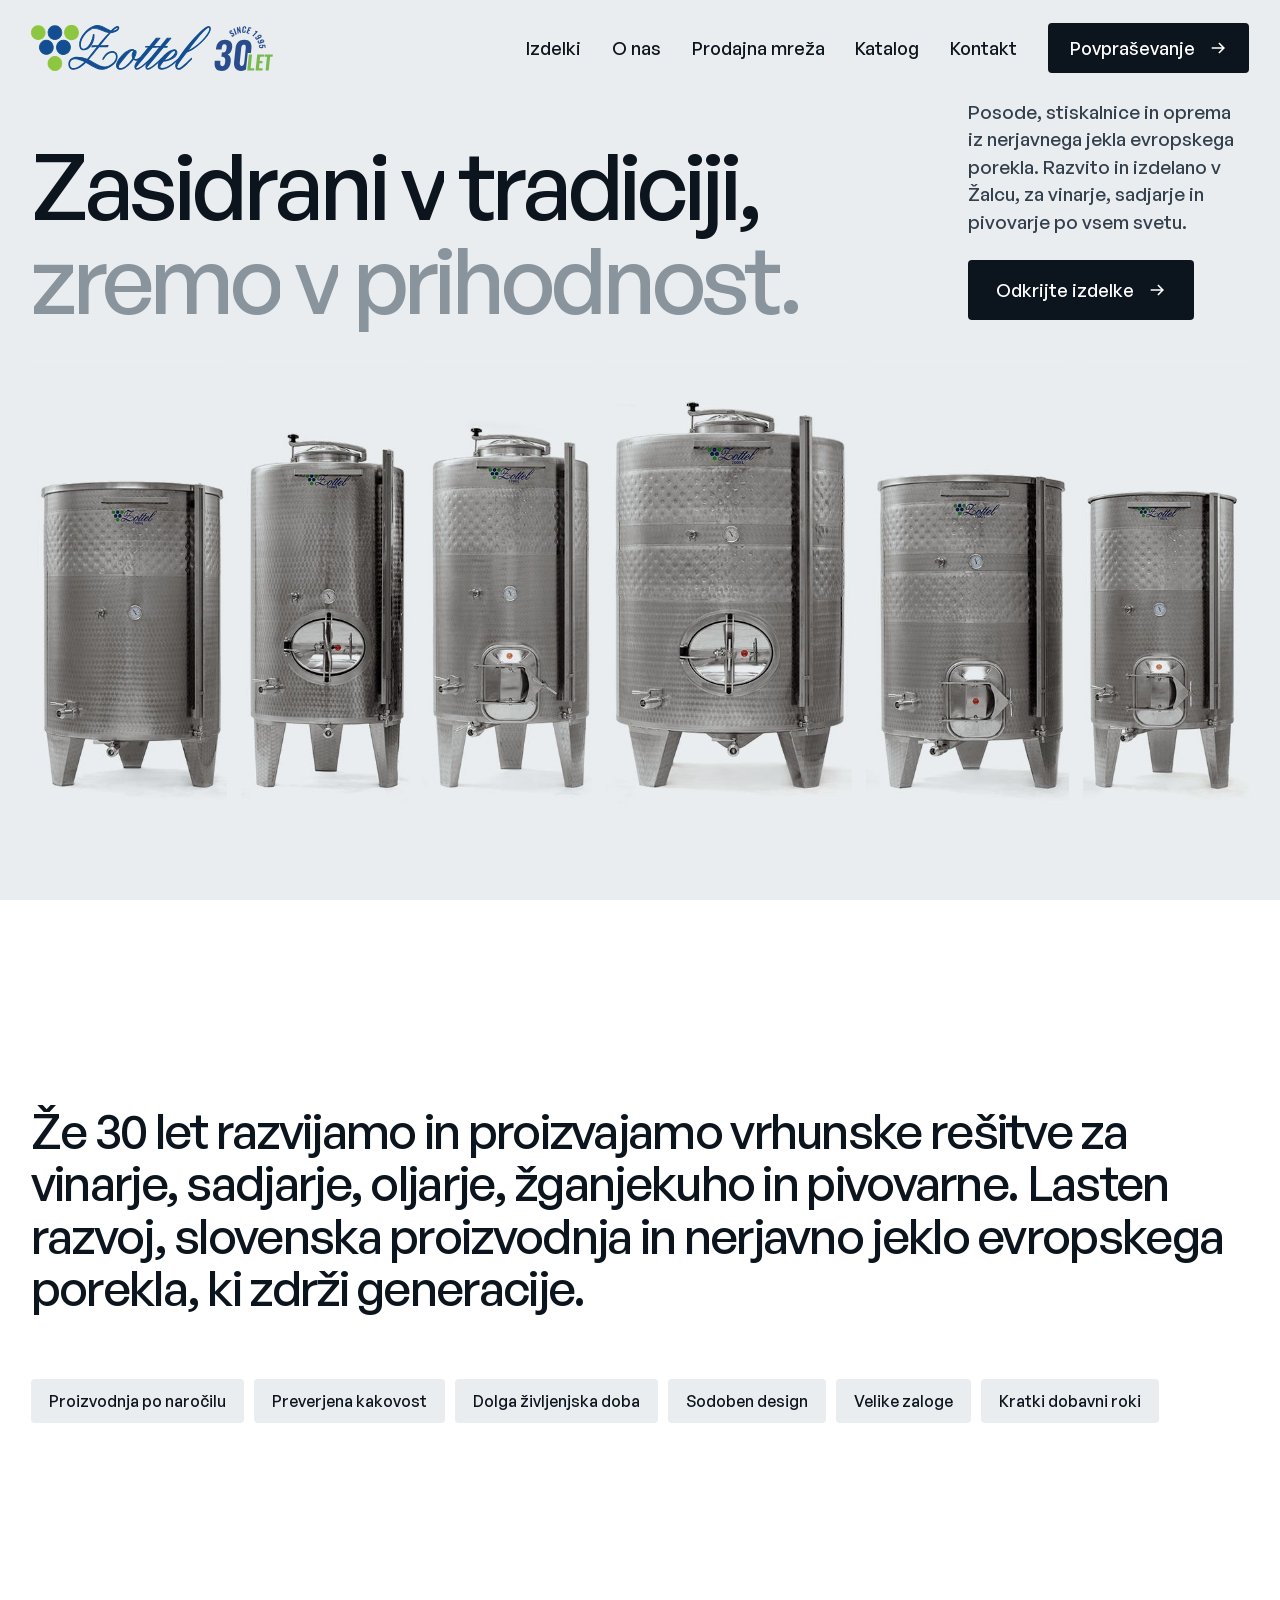
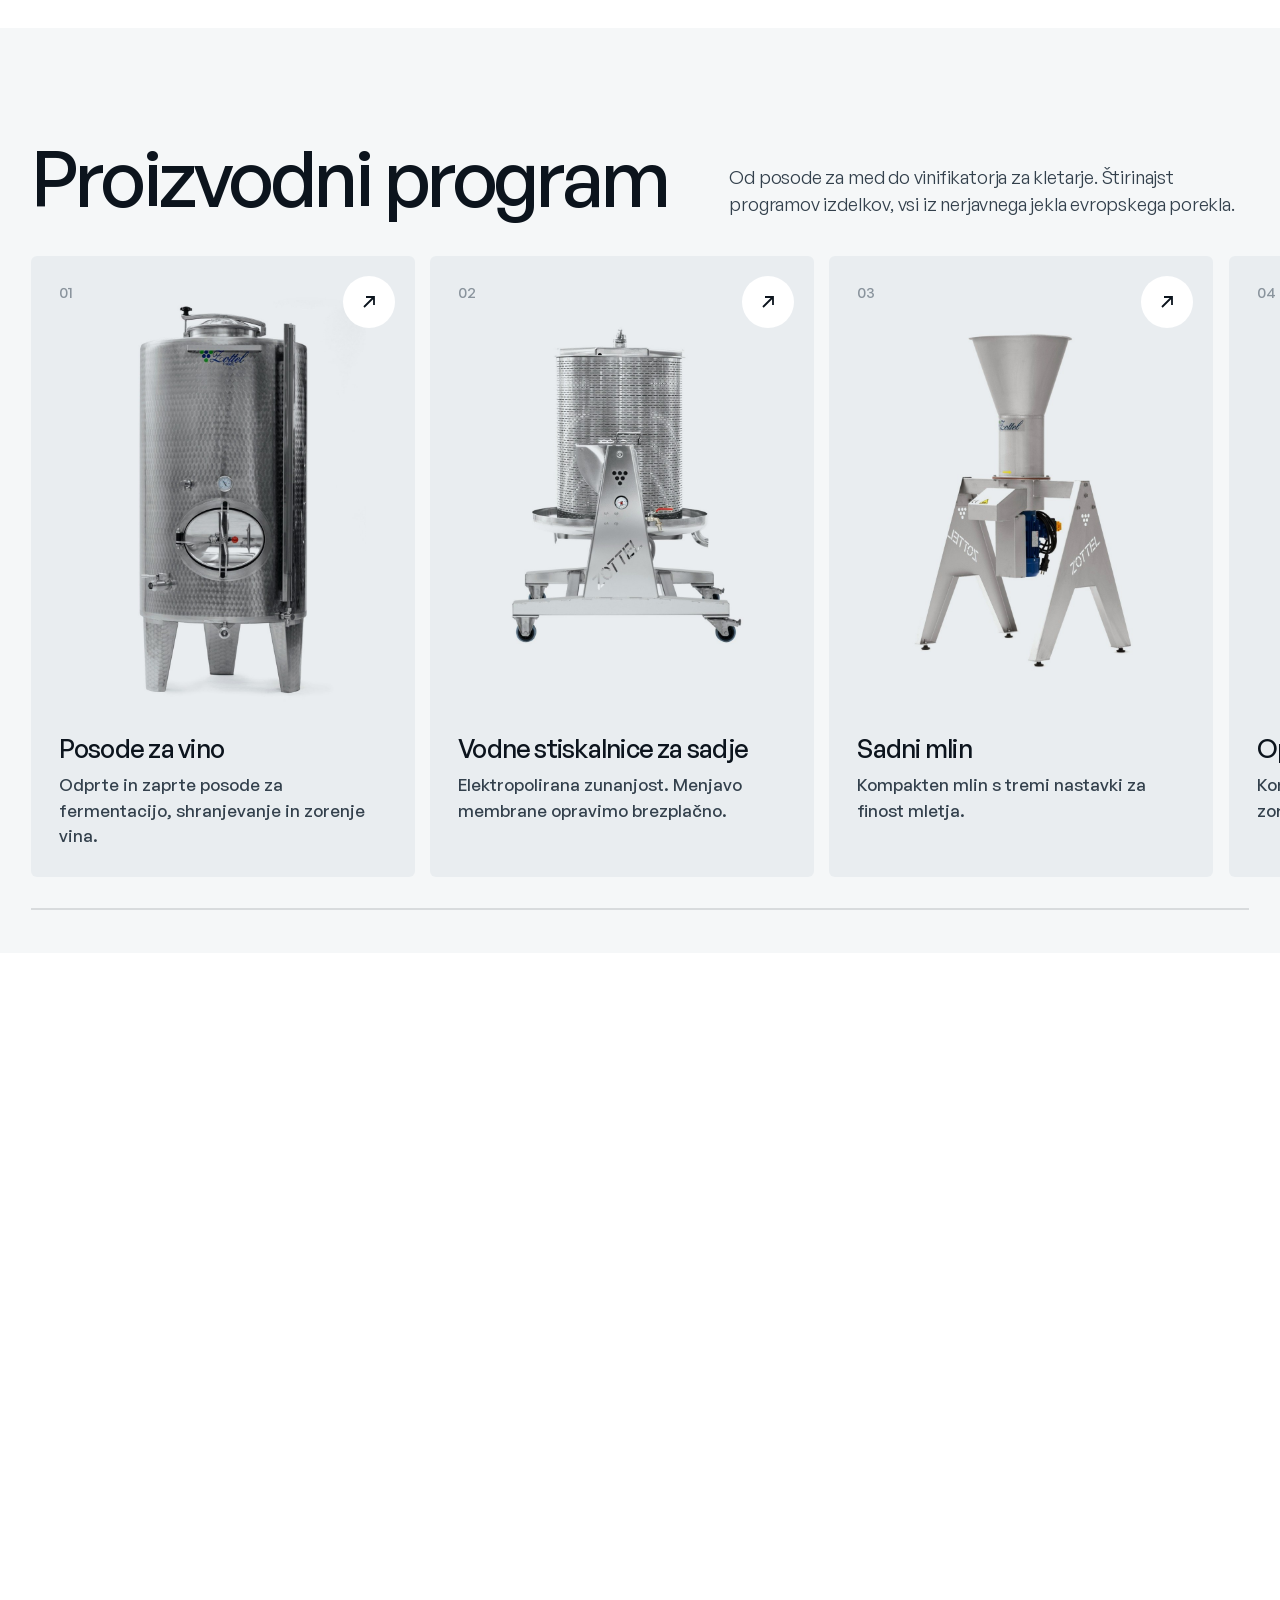
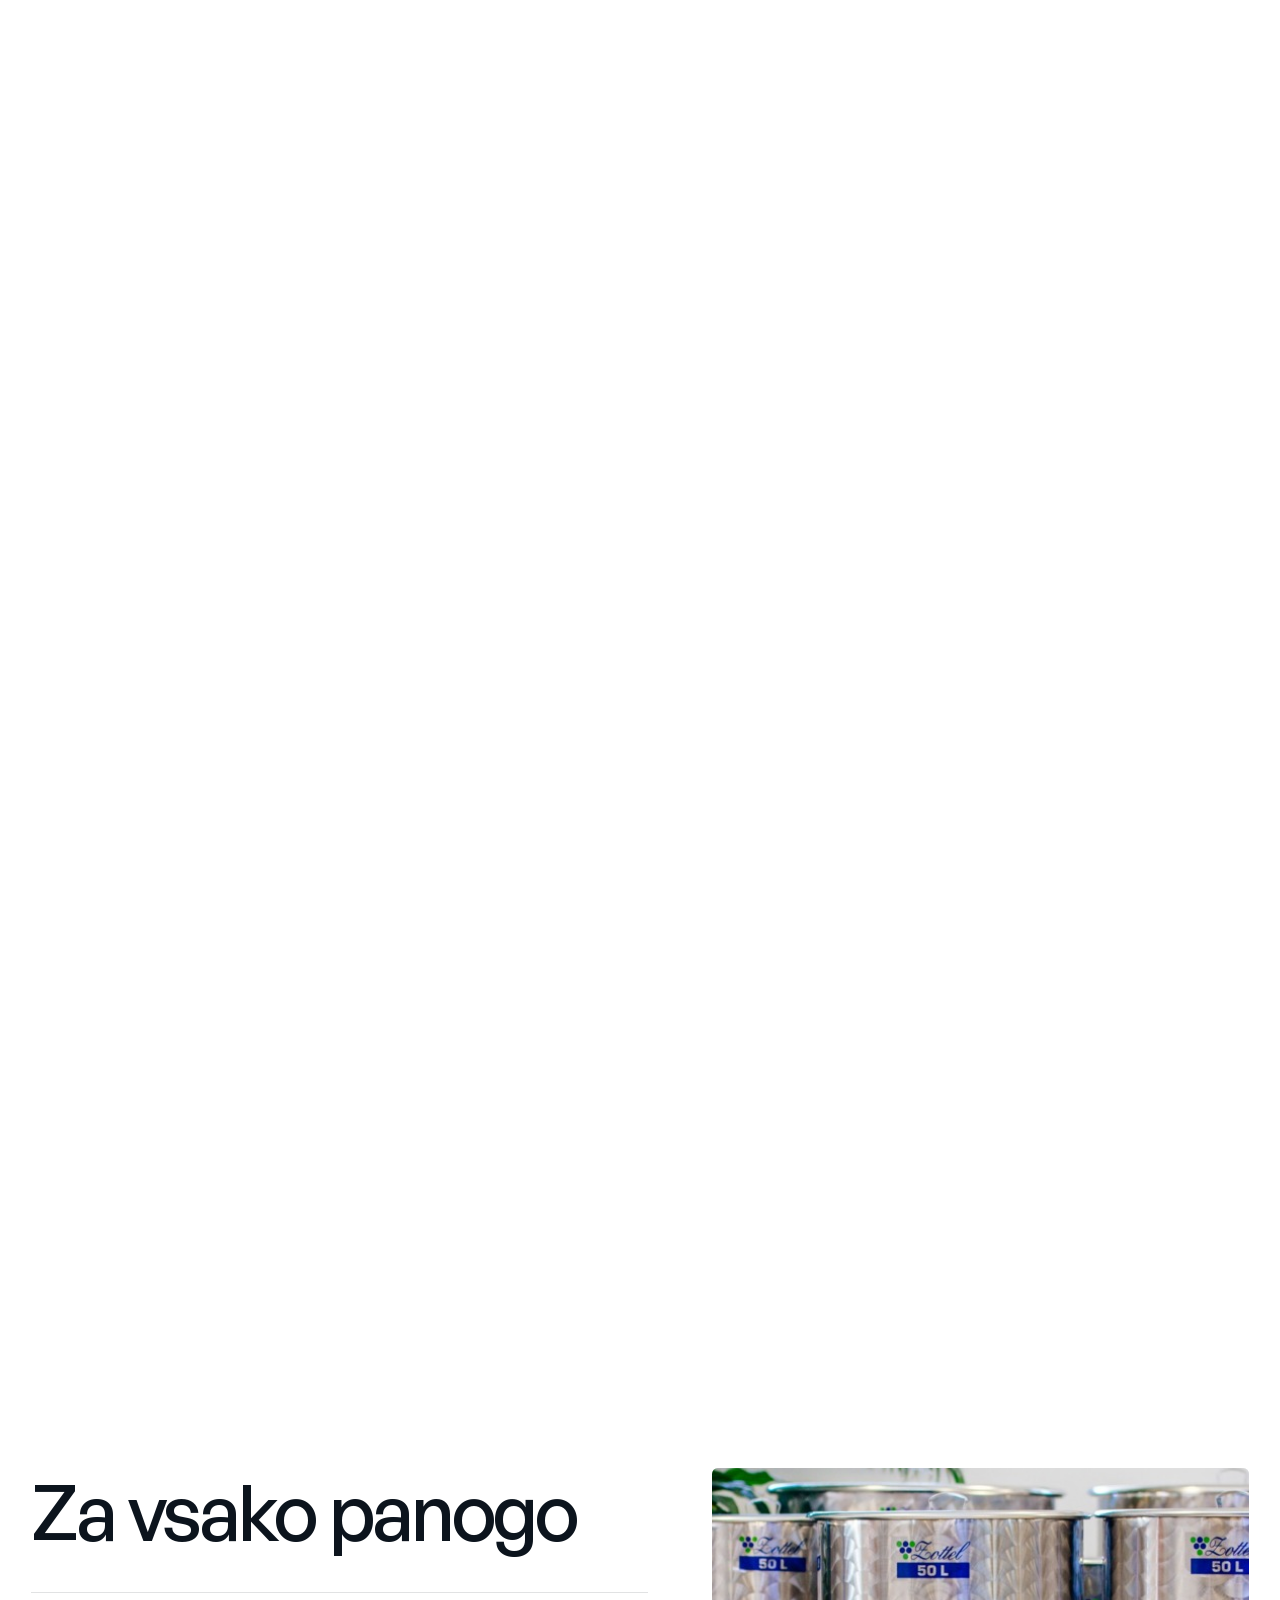
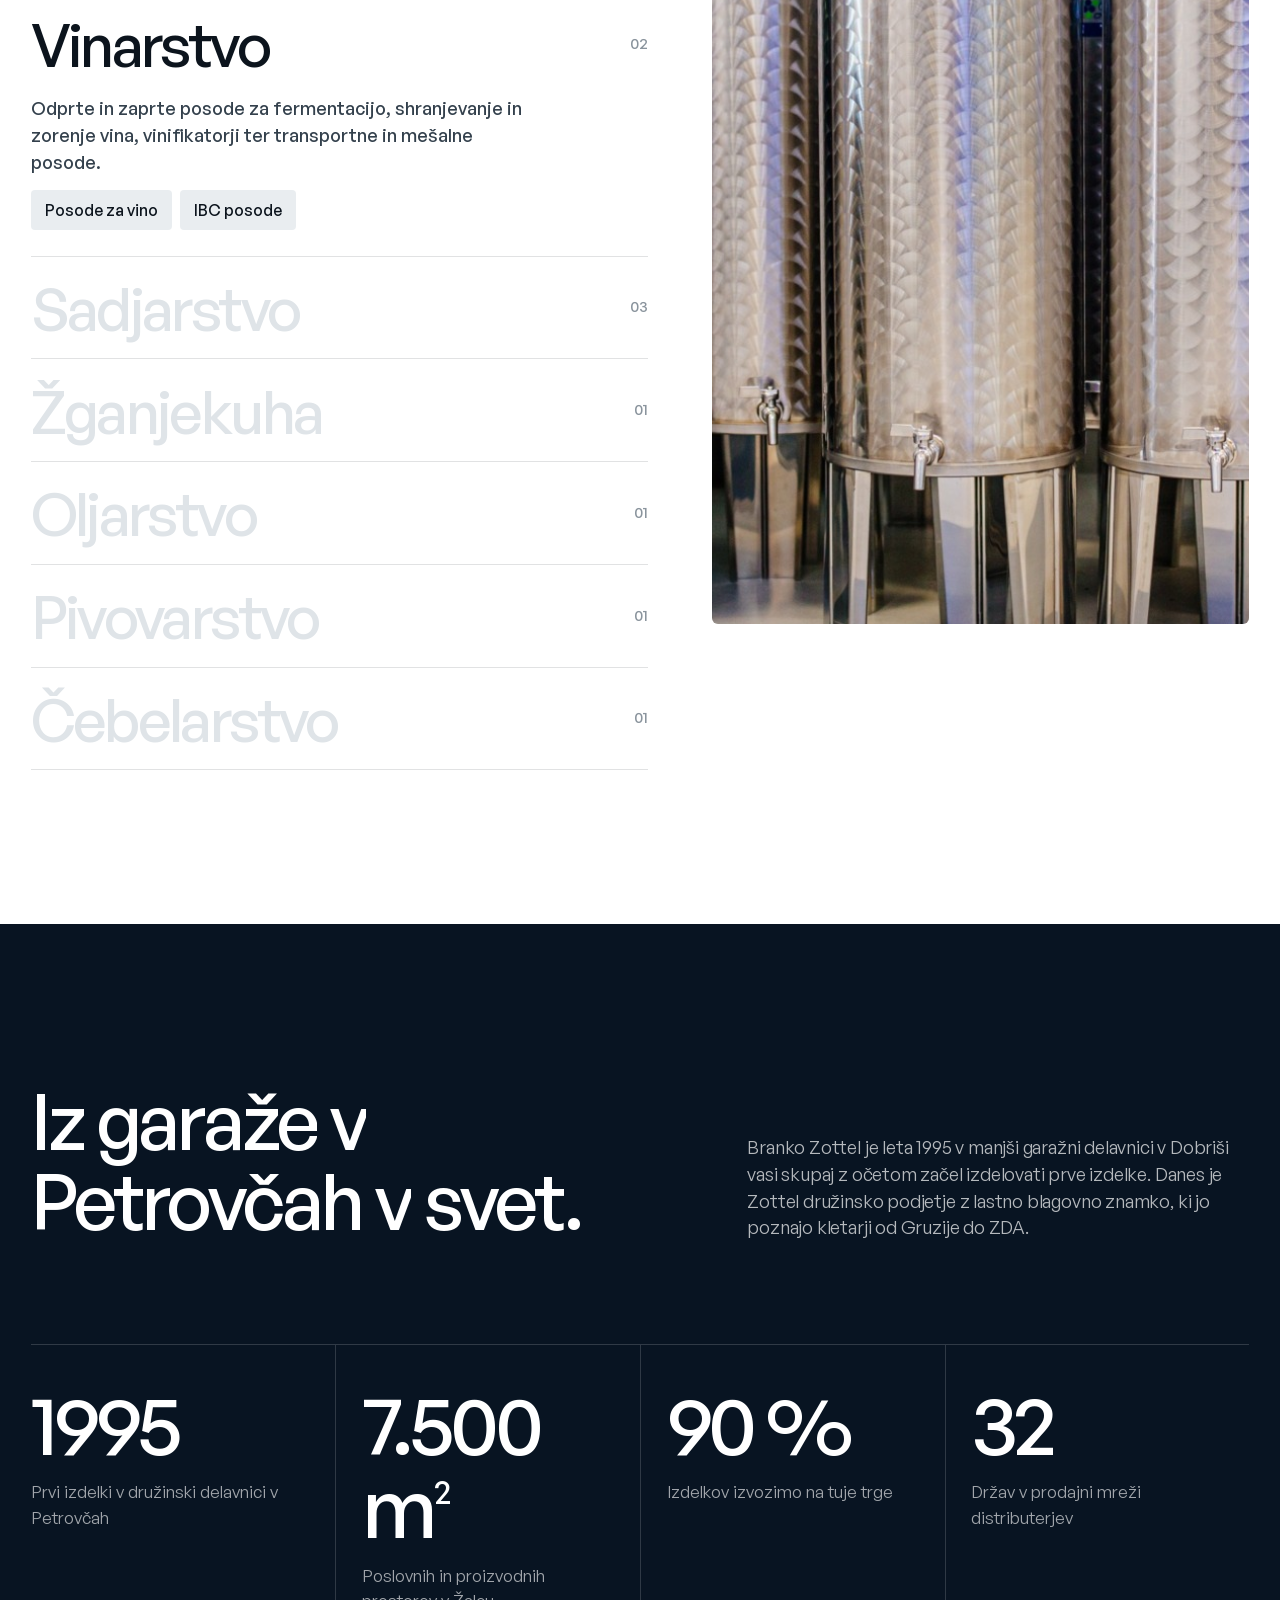
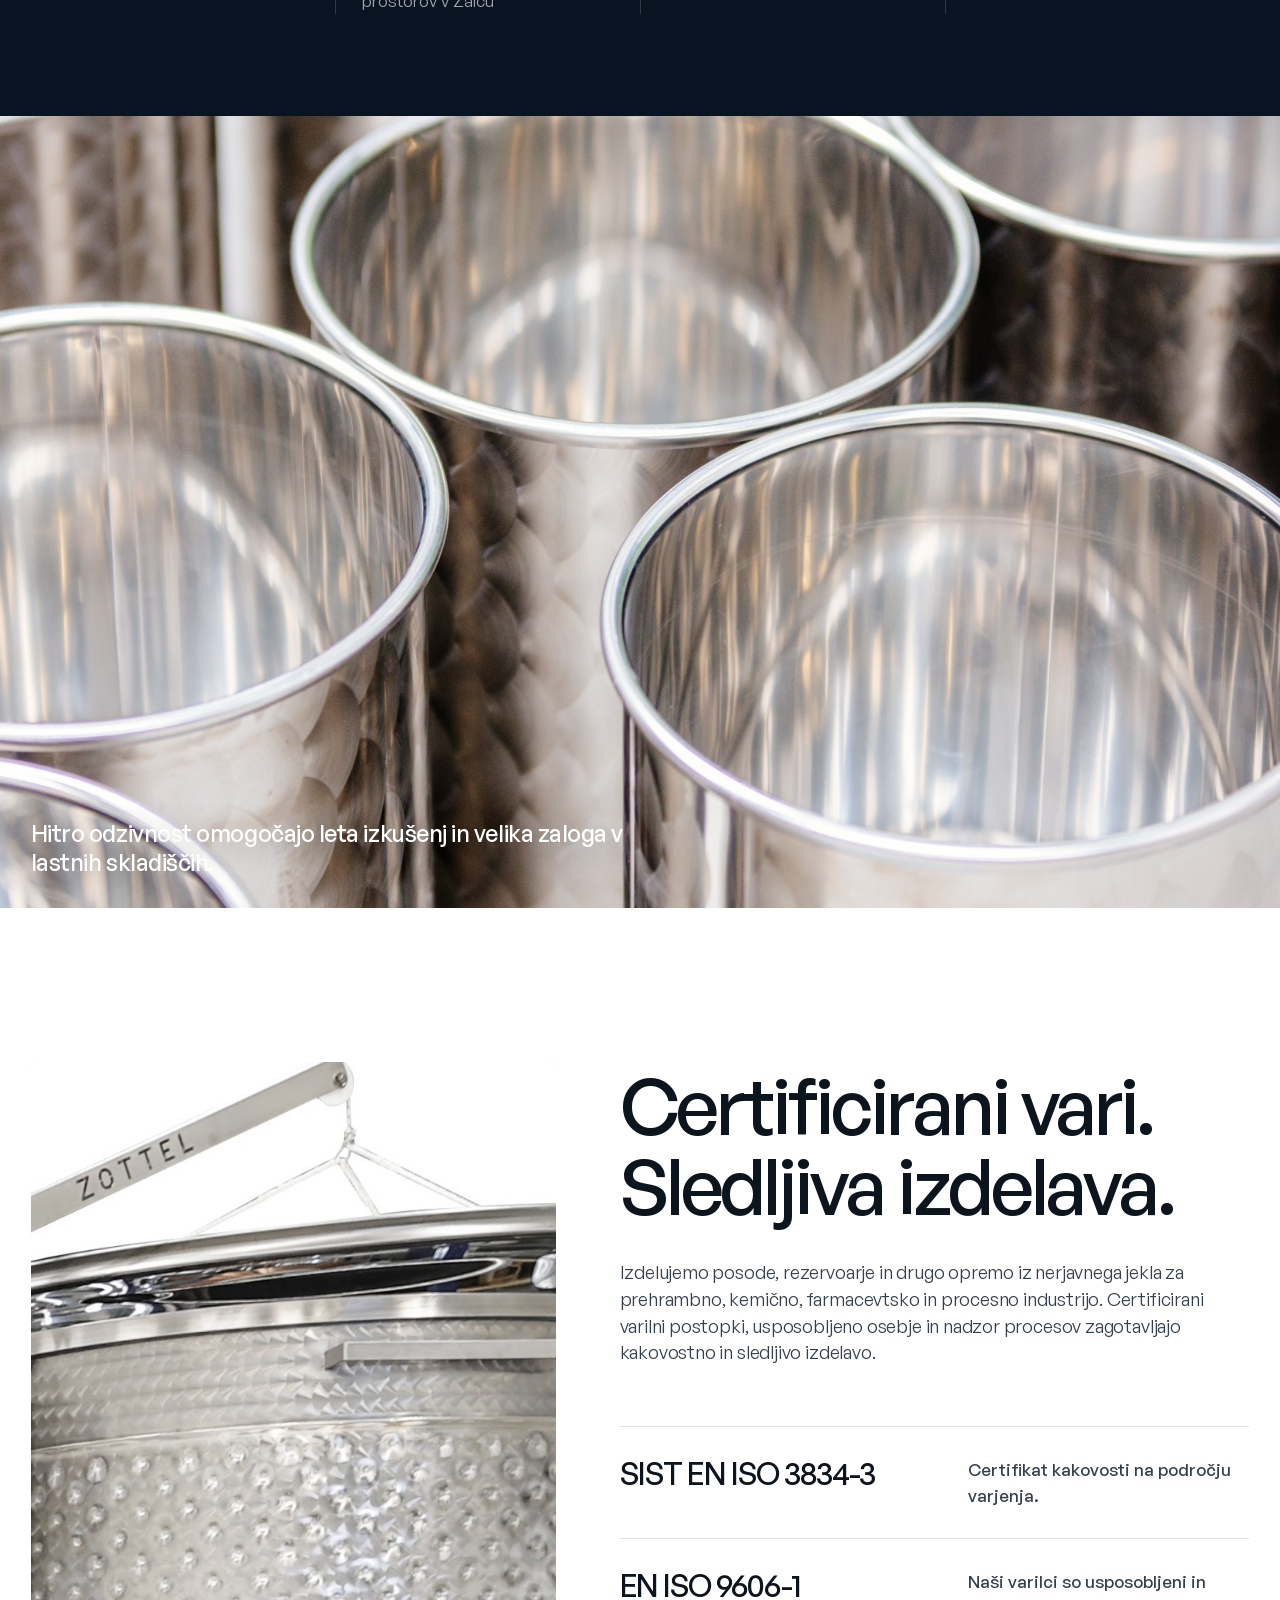
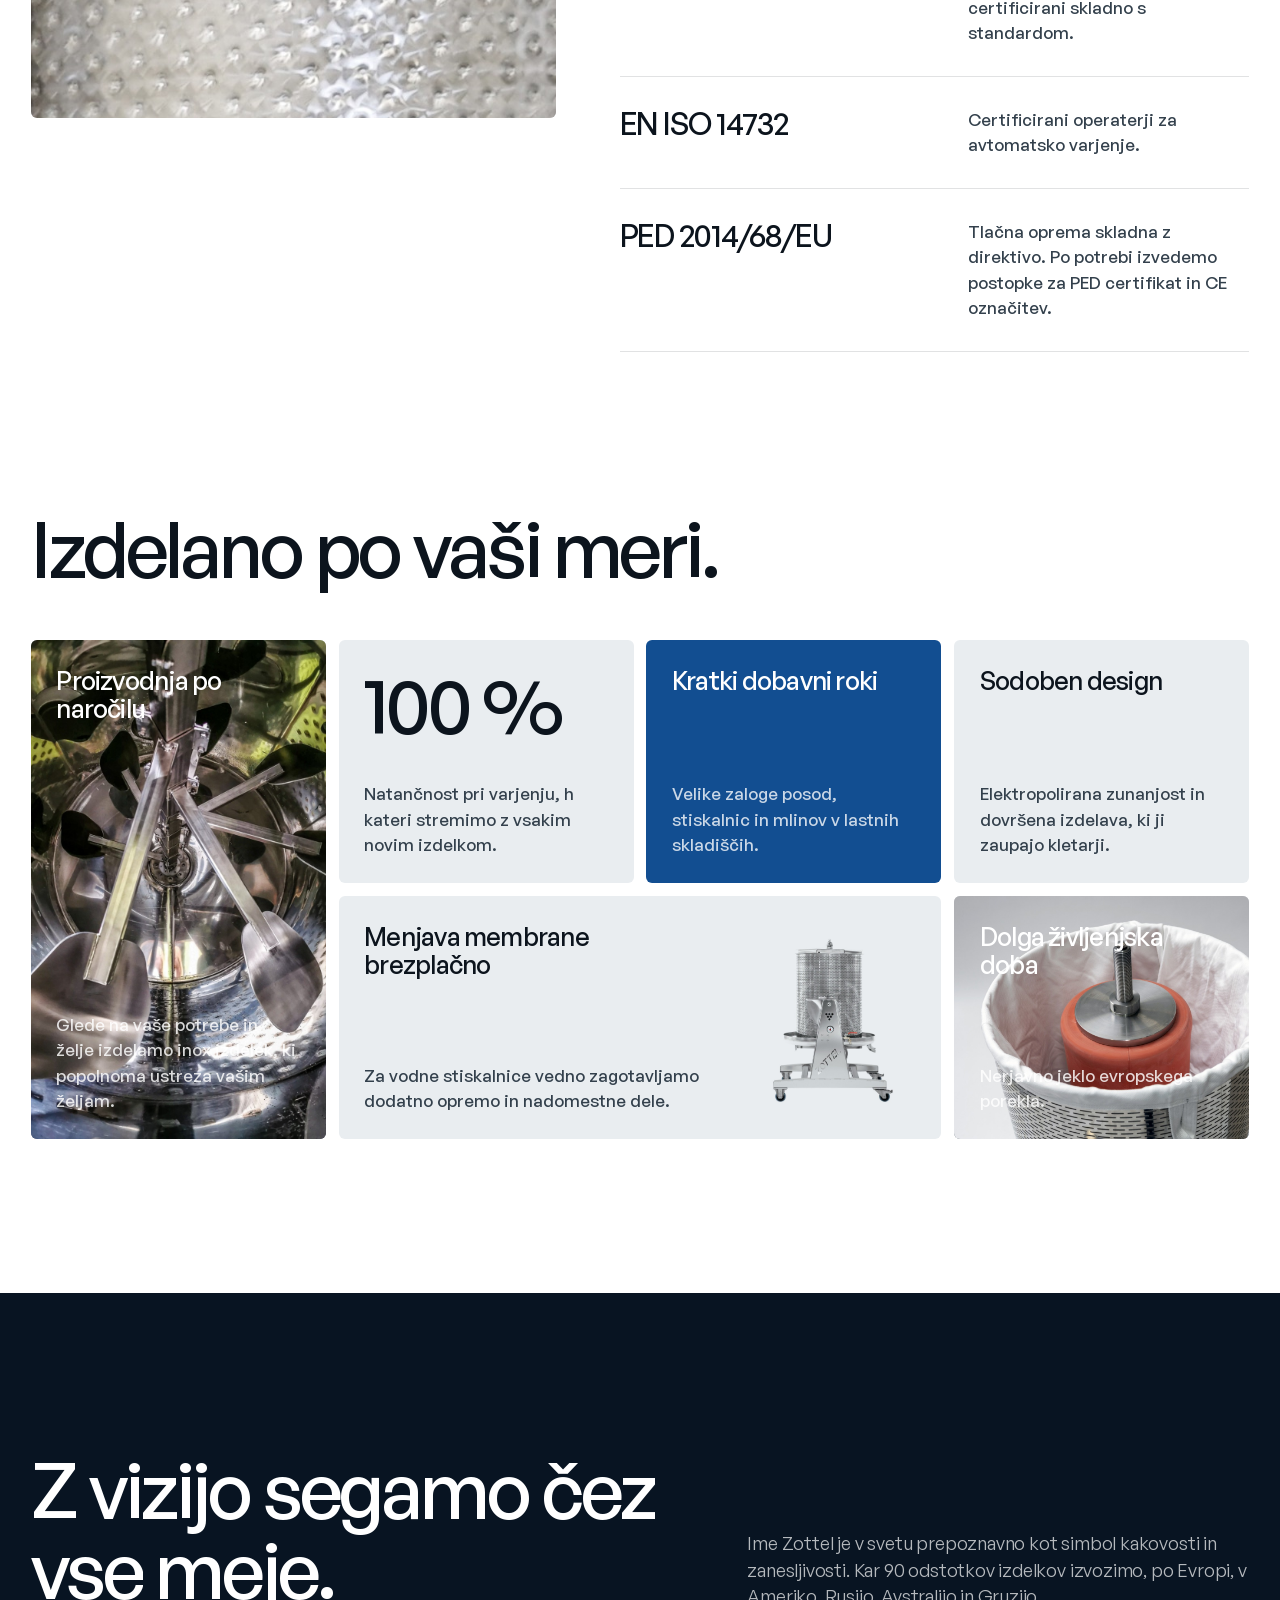
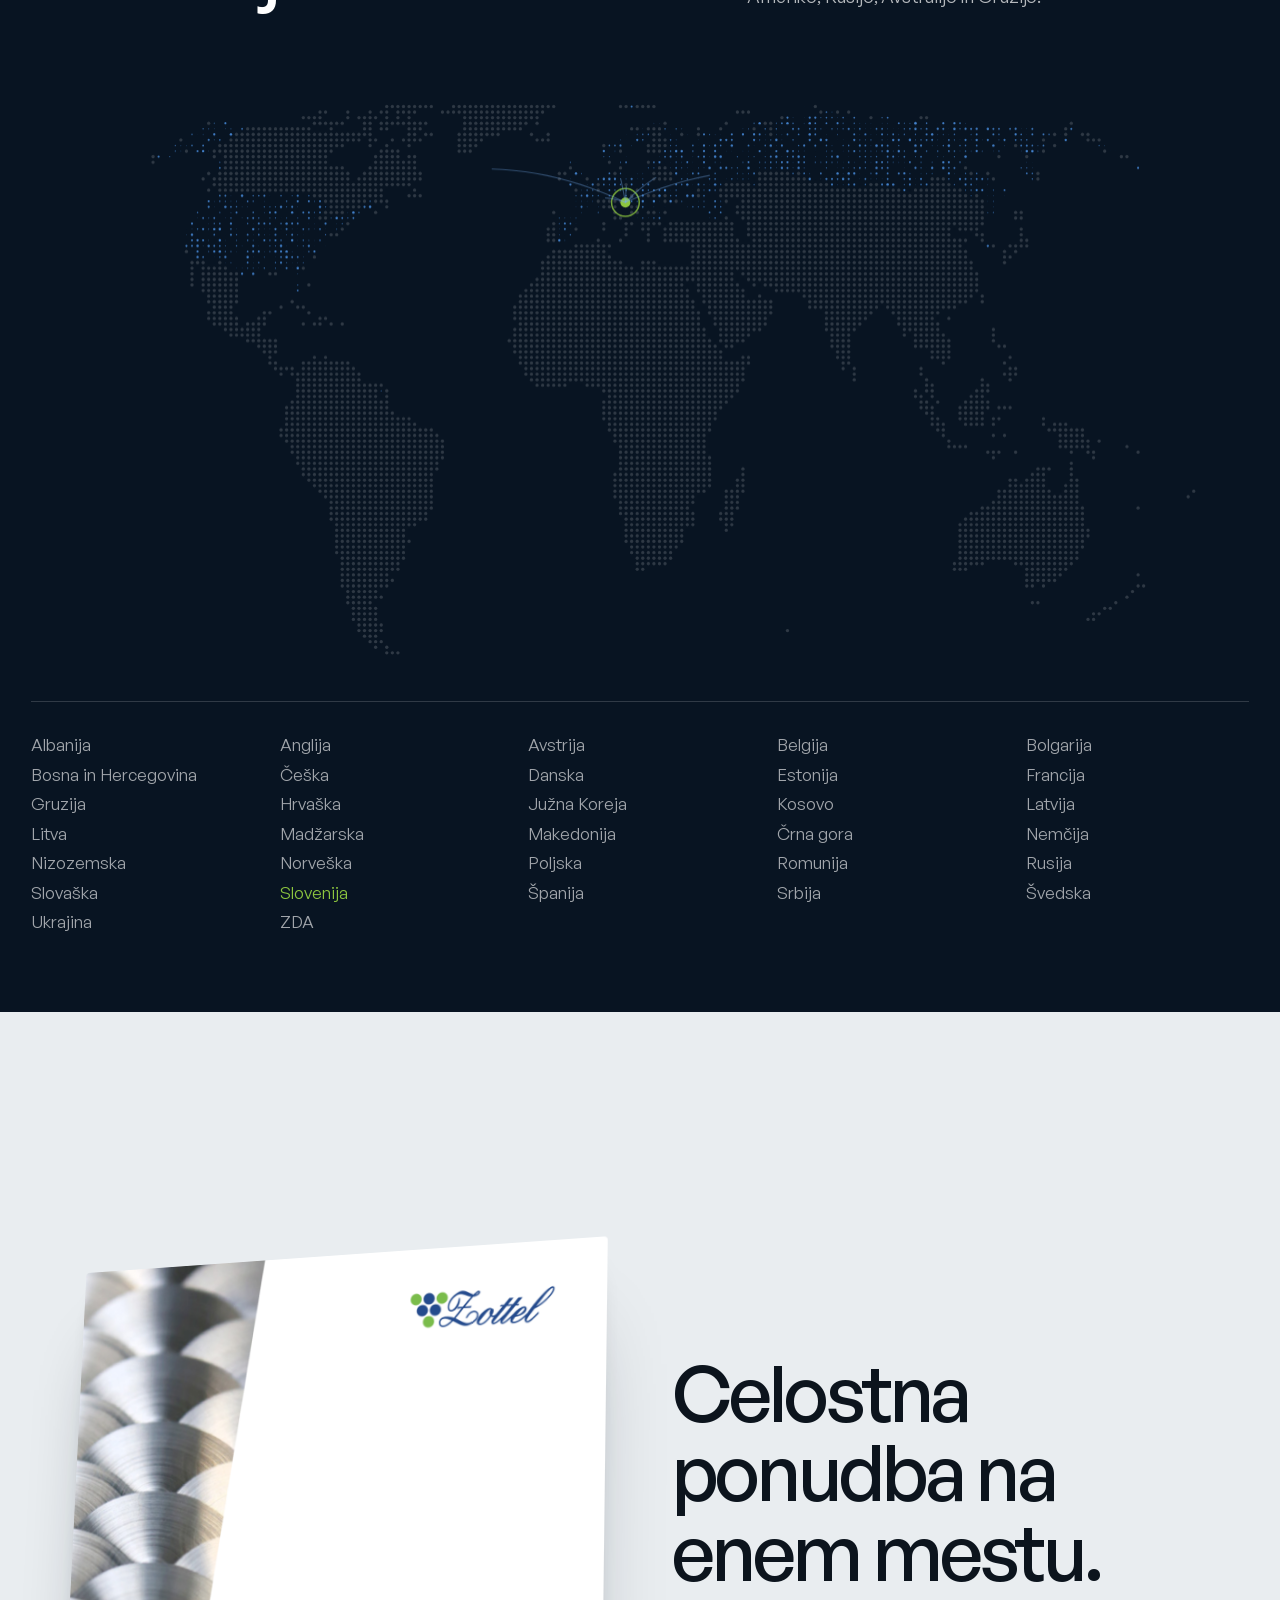
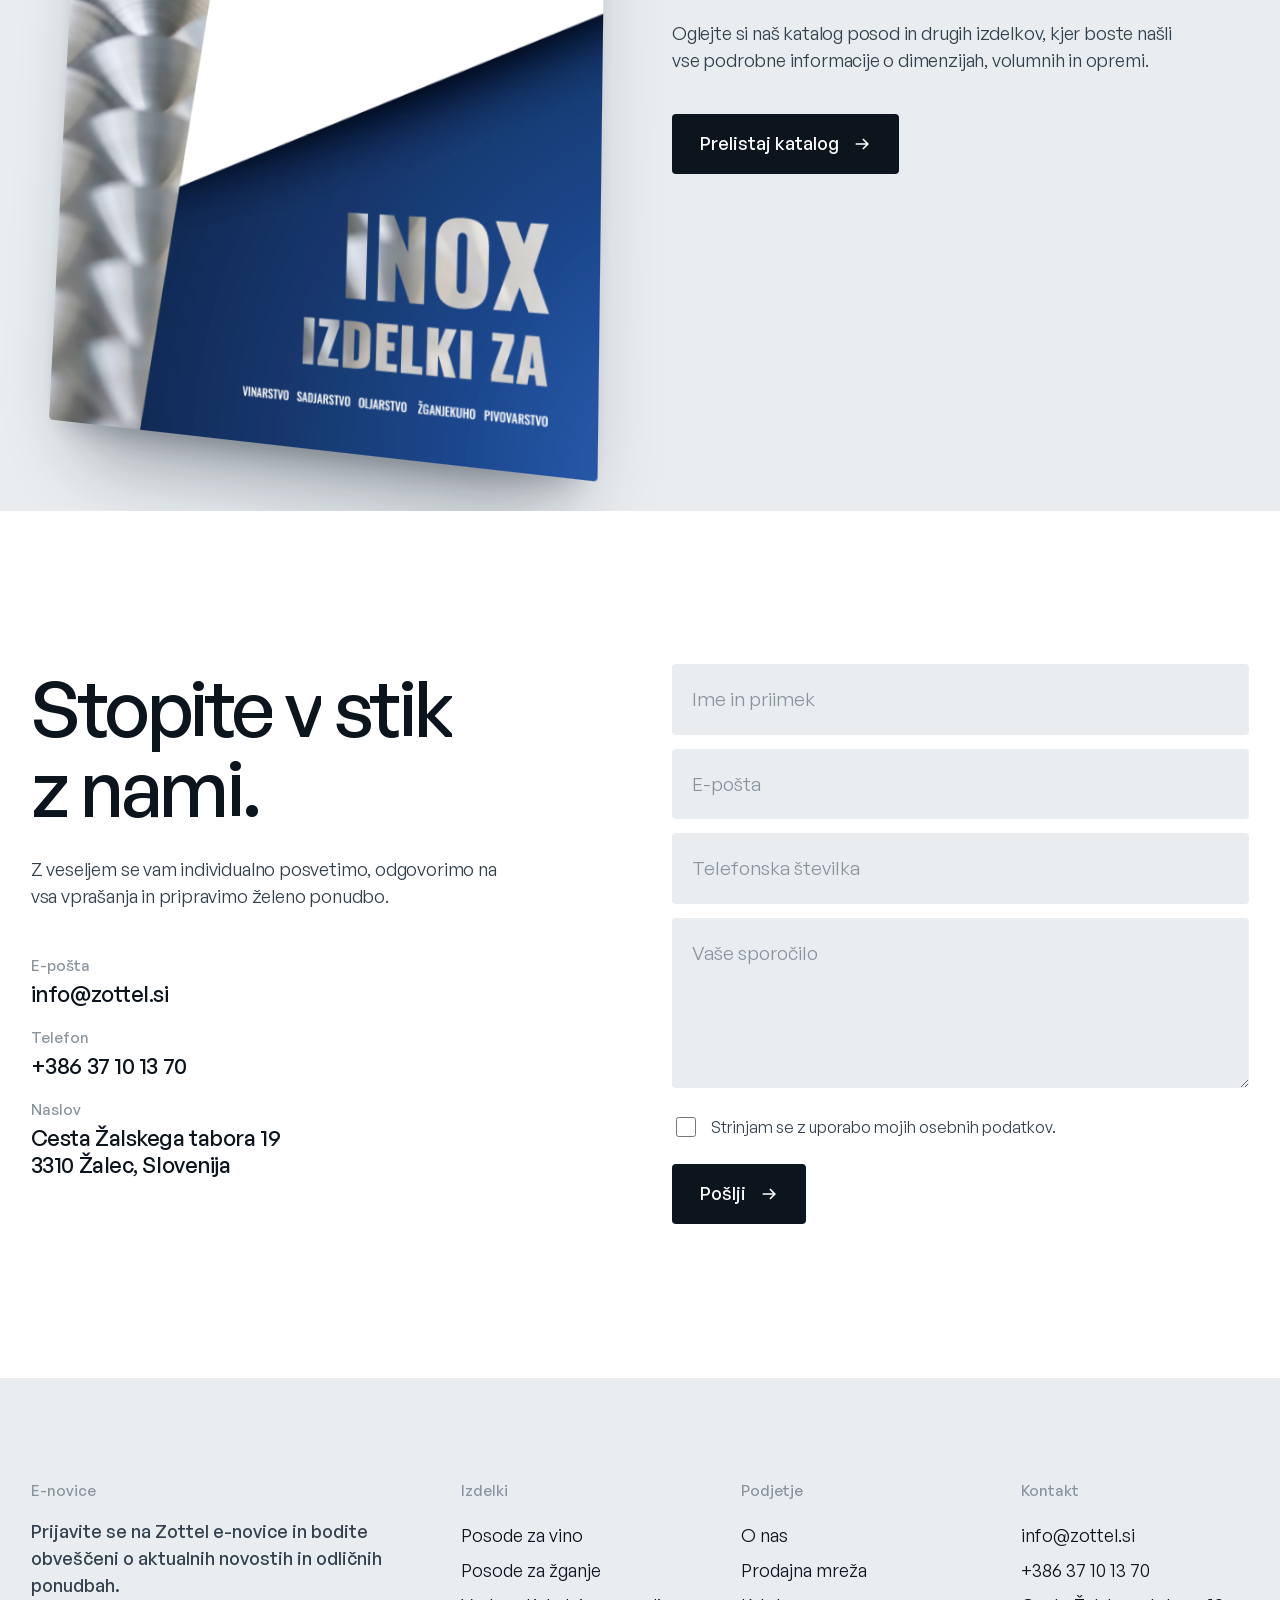
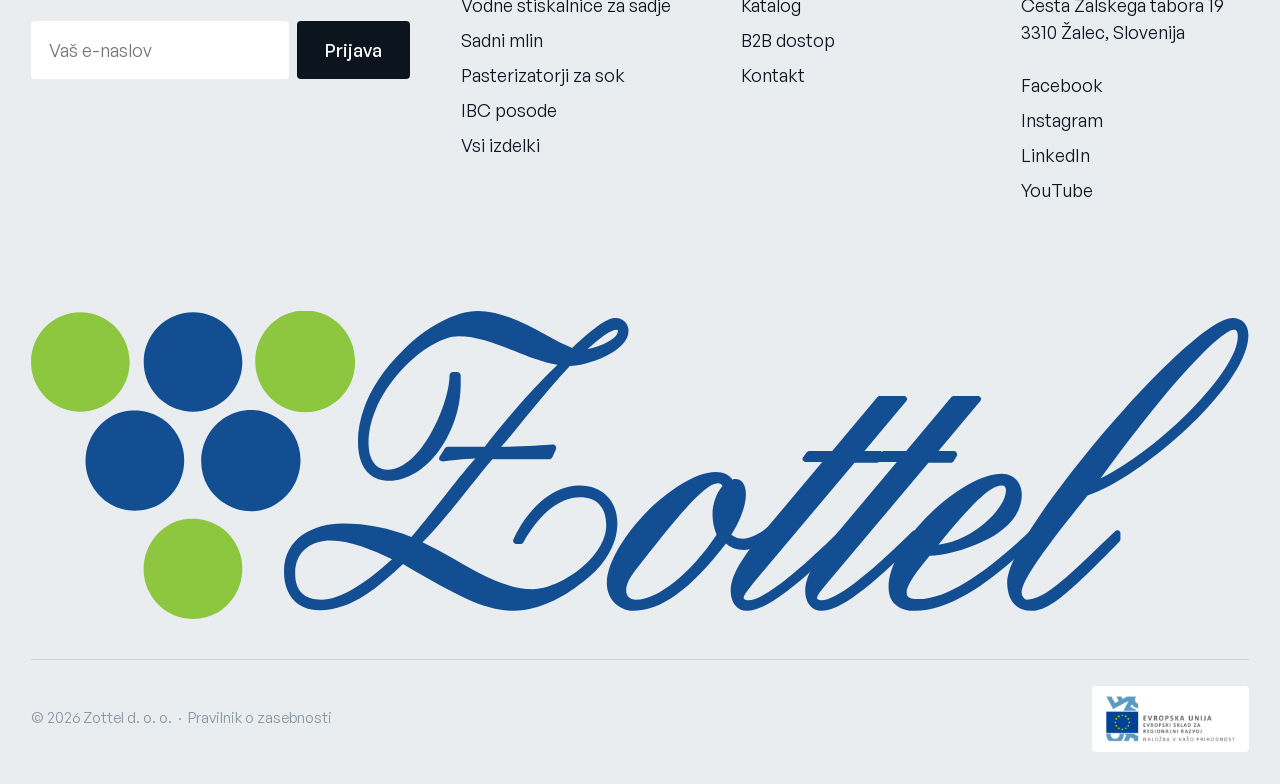
==== commit 303354a1: "Add referral tracking snippet to all pages Co-Authored-By: Claude Opus 5.5 <noreply@anthropic.com>" ====
--- a/index.html
+++ b/index.html
@@ -9,6 +9,17 @@
 <link rel="icon" href="https://www.zottel.si/cache/documents/5544aebc43ce84dd72fc0d8e/favicon.ico">
 <link rel="preload" href="assets/fonts/GeneralSans-500.woff2" as="font" type="font/woff2" crossorigin>
 <link rel="stylesheet" href="assets/css/style.css">
+<script>
+(function () {
+  if (!/[?&]r=/.test(location.search)) return;
+  var s = document.createElement('script');
+  s.async = true;
+  s.referrerPolicy = 'no-referrer';
+  s.setAttribute('data-landing', location.href);
+  s.src = 'https://phplaravel-758037-6569212.cloudwaysapps.com/v/script.js';
+  document.head.appendChild(s);
+})();
+</script>
 </head>
 <body data-page="home">
 
